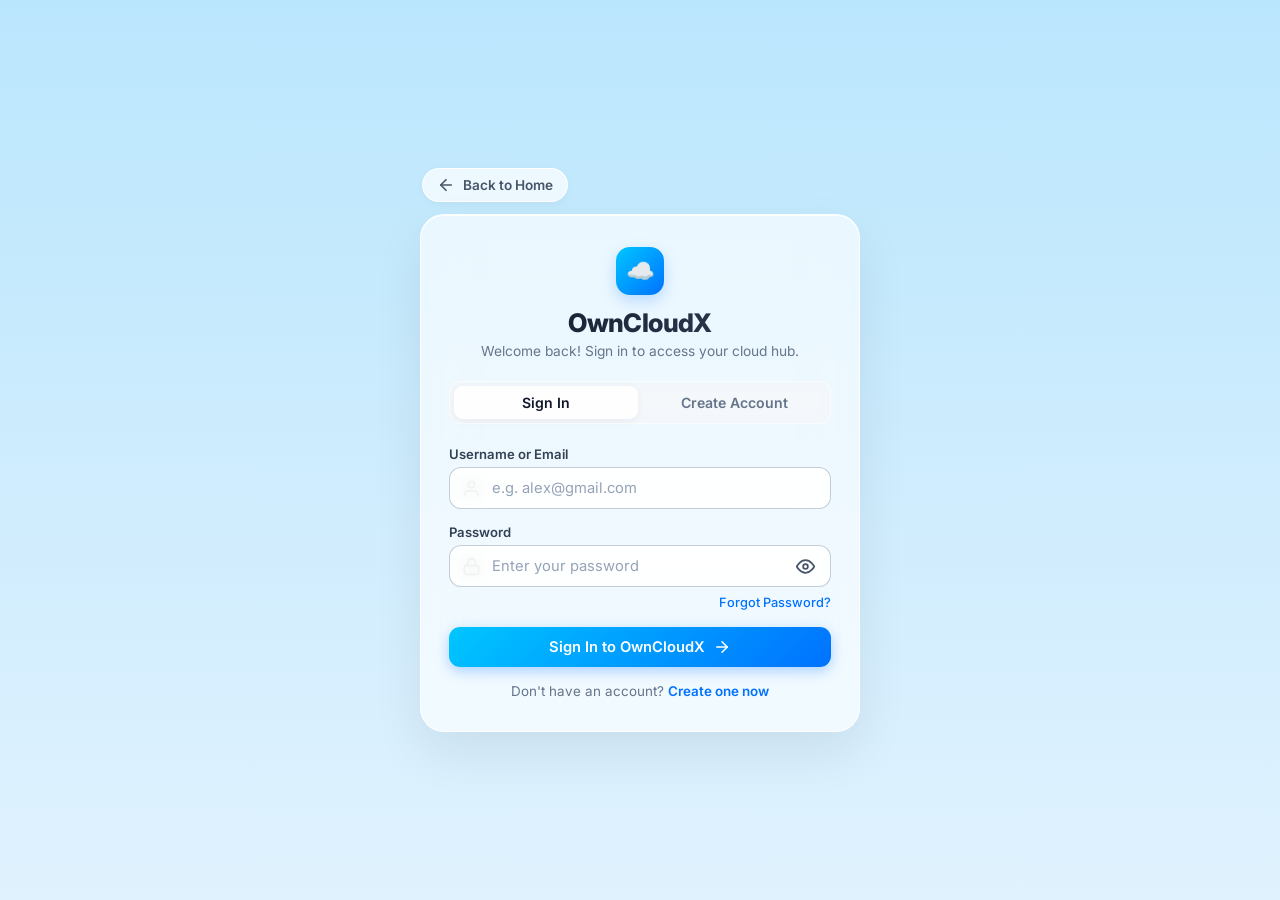
==== frontend/auth.html @ 0e052e62 "feat(auth): add unified glassmorphic authentication page with strict email allowlist and Render-read" ====
<!DOCTYPE html>
<html lang="en">

<head>
    <meta charset="UTF-8">
    <meta name="viewport" content="width=device-width, initial-scale=1.0">
    <title id="page-title">OwnCloudX - Sign In</title>
    <!-- Importing Inter font -->
    <link rel="preconnect" href="https://fonts.googleapis.com">
    <link rel="preconnect" href="https://fonts.gstatic.com" crossorigin>
    <link href="https://fonts.googleapis.com/css2?family=Inter:wght@300;400;500;600;700;800&display=swap" rel="stylesheet">
    <link rel="stylesheet" href="auth.css">
</head>

<body class="auth-body">

    <main class="auth-page-wrapper">
        <div class="auth-container">
            
            <!-- Top Navigation / Back Link (Direct Root Navigation) -->
            <div class="auth-top-nav">
                <a href="/" class="auth-back-link" title="Return to Landing Page">
                    <svg width="18" height="18" viewBox="0 0 24 24" fill="none" stroke="currentColor" stroke-width="2.2" stroke-linecap="round" stroke-linejoin="round">
                        <line x1="19" y1="12" x2="5" y2="12"></line>
                        <polyline points="12 19 5 12 12 5"></polyline>
                    </svg>
                    <span>Back to Home</span>
                </a>
            </div>

            <!-- Solid Auth Card (No Glassmorphism) -->
            <div class="auth-card">
                
                <!-- Branding Header -->
                <div class="auth-brand-section">
                    <div class="auth-logo-badge blue-gradient">
                        <span class="auth-logo-icon">☁️</span>
                    </div>
                    <h1 class="auth-brand-title">OwnCloudX</h1>
                    <p class="auth-brand-subtitle" id="auth-subtitle">Welcome back! Sign in to access your cloud hub.</p>
                </div>

                <!-- Segmented Tab Switcher -->
                <div class="auth-tab-group" role="tablist" aria-label="Authentication Options">
                    <button type="button" id="tab-login" class="auth-tab active" role="tab" aria-selected="true" onclick="switchAuthMode('login')">
                        Sign In
                    </button>
                    <button type="button" id="tab-register" class="auth-tab" role="tab" aria-selected="false" onclick="switchAuthMode('register')">
                        Create Account
                    </button>
                </div>

                <!-- Unified Form -->
                <form id="auth-form" class="auth-form" onsubmit="handleAuthSubmit(event)">
                    
                    <!-- Inline Alert Banner -->
                    <div id="auth-alert" class="auth-alert hidden" role="alert">
                        <svg class="alert-icon" width="16" height="16" viewBox="0 0 24 24" fill="none" stroke="currentColor" stroke-width="2" stroke-linecap="round" stroke-linejoin="round">
                            <circle cx="12" cy="12" r="10"></circle>
                            <line x1="12" y1="8" x2="12" y2="12"></line>
                            <line x1="12" y1="16" x2="12.01" y2="16"></line>
                        </svg>
                        <span id="auth-alert-text">Only major email providers are allowed.</span>
                    </div>

                    <div class="form-group">
                        <label for="auth-username" id="label-username">Username or Email</label>
                        <div class="input-wrapper">
                            <span class="input-icon">
                                <svg width="19" height="19" viewBox="0 0 24 24" fill="none" stroke="currentColor" stroke-width="2.2" stroke-linecap="round" stroke-linejoin="round">
                                    <path d="M20 21v-2a4 4 0 0 0-4-4H8a4 4 0 0 0-4 4v2"></path>
                                    <circle cx="12" cy="7" r="4"></circle>
                                </svg>
                            </span>
                            <input type="text" id="auth-username" name="username" placeholder="e.g. alex@gmail.com" required autocomplete="username" oninput="clearAuthAlert()">
                        </div>
                    </div>

                    <div class="form-group">
                        <label for="auth-password">Password</label>
                        <div class="input-wrapper">
                            <span class="input-icon">
                                <svg width="19" height="19" viewBox="0 0 24 24" fill="none" stroke="currentColor" stroke-width="2.2" stroke-linecap="round" stroke-linejoin="round">
                                    <rect x="3" y="11" width="18" height="11" rx="2" ry="2"></rect>
                                    <path d="M7 11V7a5 5 0 0 1 10 0v4"></path>
                                </svg>
                            </span>
                            <input type="password" id="auth-password" name="password" placeholder="Enter your password" required autocomplete="current-password">
                            <button type="button" class="btn-toggle-password" onclick="togglePasswordVisibility('auth-password', this)" aria-label="Toggle password visibility" title="Show password">
                                <svg class="eye-open" width="19" height="19" viewBox="0 0 24 24" fill="none" stroke="currentColor" stroke-width="2.2" stroke-linecap="round" stroke-linejoin="round">
                                    <path d="M1 12s4-8 11-8 11 8 11 8-4 8-11 8-11-8-11-8z"></path>
                                    <circle cx="12" cy="12" r="3"></circle>
                                </svg>
                                <svg class="eye-closed hidden" width="19" height="19" viewBox="0 0 24 24" fill="none" stroke="currentColor" stroke-width="2.2" stroke-linecap="round" stroke-linejoin="round">
                                    <path d="M17.94 17.94A10.07 10.07 0 0 1 12 20c-7 0-11-8-11-8a18.45 18.45 0 0 1 5.06-5.94M9.9 4.24A9.12 9.12 0 0 1 12 4c7 0 11 8 11 8a18.5 18.5 0 0 1-2.16 3.19m-6.72-1.07a3 3 0 1 1-4.24-4.24"></path>
                                    <line x1="1" y1="1" x2="23" y2="23"></line>
                                </svg>
                            </button>
                        </div>
                        <div class="form-helper-row" id="forgot-wrapper">
                            <a href="#forgot" id="forgot-link" class="form-link-subtle" onclick="alert('Password reset instructions will be sent if configured on your local server.')">Forgot Password?</a>
                        </div>
                    </div>

                    <!-- Dynamic Submit Button -->
                    <button type="submit" id="auth-submit-btn" class="auth-submit-btn">
                        <span id="submit-btn-text">Sign In to OwnCloudX</span>
                        <svg width="18" height="18" viewBox="0 0 24 24" fill="none" stroke="currentColor" stroke-width="2" stroke-linecap="round" stroke-linejoin="round">
                            <line x1="5" y1="12" x2="19" y2="12"></line>
                            <polyline points="12 5 19 12 12 19"></polyline>
                        </svg>
                    </button>
                </form>

                <!-- Footer Mode Switch Link -->
                <div class="auth-footer-text" id="auth-footer-text">
                    Don't have an account? 
                    <a href="#register" onclick="switchAuthMode('register'); return false;">Create one now</a>
                </div>

            </div>
        </div>
    </main>

    <!-- Dynamic Mode Switching & Validation Script -->
    <script>
        let currentMode = 'login';

        // Strict Allowlist: Major standard providers only
        const ALLOWED_EMAIL_DOMAINS = [
            'gmail.com', 'googlemail.com',
            'outlook.com', 'hotmail.com', 'live.com', 'msn.com',
            'yahoo.com', 'yahoo.co.in', 'ymail.com',
            'proton.me', 'protonmail.com',
            'icloud.com', 'me.com', 'mac.com',
            'zoho.com',
            'aol.com',
            'gmx.com', 'mail.com'
        ];

        function showAuthAlert(message) {
            const alertBox = document.getElementById('auth-alert');
            const alertText = document.getElementById('auth-alert-text');
            const usernameInput = document.getElementById('auth-username');
            
            alertText.textContent = message;
            alertBox.classList.remove('hidden');
            usernameInput.classList.add('input-error');
            usernameInput.focus();
        }

        function clearAuthAlert() {
            const alertBox = document.getElementById('auth-alert');
            const usernameInput = document.getElementById('auth-username');
            alertBox.classList.add('hidden');
            usernameInput.classList.remove('input-error');
        }

        function validateEmailProvider(val) {
            const trimmed = val.trim().toLowerCase();
            
            if (trimmed.includes('@')) {
                const parts = trimmed.split('@');
                const domain = parts[parts.length - 1];
                
                if (!ALLOWED_EMAIL_DOMAINS.includes(domain)) {
                    return {
                        valid: false,
                        message: 'Only major providers are allowed (Gmail, Outlook, Yahoo, Proton, iCloud, Zoho).'
                    };
                }
            } else if (currentMode === 'register') {
                return {
                    valid: false,
                    message: 'Please use a valid email (e.g. name@gmail.com, name@outlook.com).'
                };
            }
            return { valid: true };
        }

        function switchAuthMode(mode, updateHistory = true) {
            clearAuthAlert();
            currentMode = mode;
            const tabLogin = document.getElementById('tab-login');
            const tabRegister = document.getElementById('tab-register');
            const pageTitle = document.getElementById('page-title');
            const subtitle = document.getElementById('auth-subtitle');
            const forgotWrapper = document.getElementById('forgot-wrapper');
            const submitBtnText = document.getElementById('submit-btn-text');
            const footerText = document.getElementById('auth-footer-text');
            const passwordInput = document.getElementById('auth-password');
            const labelUsername = document.getElementById('label-username');
            const usernameInput = document.getElementById('auth-username');

            if (mode === 'register') {
                tabLogin.classList.remove('active');
                tabLogin.setAttribute('aria-selected', 'false');
                tabRegister.classList.add('active');
                tabRegister.setAttribute('aria-selected', 'true');

                pageTitle.textContent = "OwnCloudX - Create Account";
                subtitle.textContent = "Create your personal cloud account to get started.";
                forgotWrapper.style.display = 'none';
                submitBtnText.textContent = "Create Account";
                labelUsername.textContent = "Email Address";
                usernameInput.placeholder = "e.g. alex@gmail.com";
                passwordInput.placeholder = "Create a password";
                footerText.innerHTML = 'Already have an account? <a href="#login" onclick="switchAuthMode(\'login\'); return false;">Sign in</a>';
                
                if (updateHistory && window.location.hash !== '#register') {
                    history.replaceState(null, null, '#register');
                }
            } else {
                tabRegister.classList.remove('active');
                tabRegister.setAttribute('aria-selected', 'false');
                tabLogin.classList.add('active');
                tabLogin.setAttribute('aria-selected', 'true');

                pageTitle.textContent = "OwnCloudX - Sign In";
                subtitle.textContent = "Welcome back! Sign in to access your cloud hub.";
                forgotWrapper.style.display = 'flex';
                submitBtnText.textContent = "Sign In to OwnCloudX";
                labelUsername.textContent = "Username or Email";
                usernameInput.placeholder = "e.g. alex@gmail.com";
                passwordInput.placeholder = "Enter your password";
                footerText.innerHTML = 'Don\'t have an account? <a href="#register" onclick="switchAuthMode(\'register\'); return false;">Create one now</a>';
                
                if (updateHistory && window.location.hash !== '#login' && window.location.hash !== '') {
                    history.replaceState(null, null, '#login');
                }
            }
        }

        // Initialize state on page load and handle browser back/forward
        function handleHashRouting() {
            const hash = window.location.hash.toLowerCase();
            if (hash === '#register') {
                switchAuthMode('register', false);
            } else {
                switchAuthMode('login', false);
            }
        }

        window.addEventListener('DOMContentLoaded', handleHashRouting);
        window.addEventListener('hashchange', handleHashRouting);
        window.addEventListener('popstate', handleHashRouting);

        // Password Show/Hide Toggle
        function togglePasswordVisibility(inputId, btn) {
            const input = document.getElementById(inputId);
            const eyeOpen = btn.querySelector('.eye-open');
            const eyeClosed = btn.querySelector('.eye-closed');

            if (input.type === 'password') {
                input.type = 'text';
                eyeOpen.classList.add('hidden');
                eyeClosed.classList.remove('hidden');
                btn.setAttribute('title', 'Hide password');
            } else {
                input.type = 'password';
                eyeClosed.classList.add('hidden');
                eyeOpen.classList.remove('hidden');
                btn.setAttribute('title', 'Show password');
            }
        }

        // Form Submit
        function handleAuthSubmit(e) {
            e.preventDefault();
            clearAuthAlert();

            const usernameInput = document.getElementById('auth-username');
            const validation = validateEmailProvider(usernameInput.value);

            if (!validation.valid) {
                showAuthAlert(validation.message);
                return;
            }

            const btn = document.getElementById('auth-submit-btn');
            const submitText = document.getElementById('submit-btn-text');
            const originalText = submitText.textContent;
            
            submitText.textContent = currentMode === 'login' ? 'Signing In...' : 'Creating Account...';
            btn.disabled = true;
            btn.style.opacity = '0.8';

            setTimeout(() => {
                if (currentMode === 'login') {
                    alert('Authentication successful! Welcome to OwnCloudX.');
                } else {
                    alert('Account created successfully! Switching to sign in...');
                    switchAuthMode('login');
                }
                submitText.textContent = originalText;
                btn.disabled = false;
                btn.style.opacity = '1';
            }, 800);
        }
    </script>
</body>

</html>
---- frontend/auth.css ----
:root {
    --bg-light-start: #bae6fd;
    --bg-light-end: #e0f2fe;
    --text-main: #1e293b;
    --text-muted: #64748b;
    --grad-blue: linear-gradient(135deg, #00c6ff 0%, #0072ff 100%);
}

* {
    margin: 0;
    padding: 0;
    box-sizing: border-box;
}

/* Animations */
@keyframes fadeInUp {
    from {
        opacity: 0;
        transform: translateY(18px);
    }
    to {
        opacity: 1;
        transform: translateY(0);
    }
}

@keyframes fadeIn {
    from {
        opacity: 0;
        transform: translateY(6px);
    }
    to {
        opacity: 1;
        transform: translateY(0);
    }
}

/* =========================================================
   Unified Auth Page (auth.html) Styles - Solid Card Design
   ========================================================= */

.auth-body {
    background: linear-gradient(to bottom, var(--bg-light-start), var(--bg-light-end));
    background-attachment: fixed;
    min-height: 100vh;
    display: flex;
    justify-content: center;
    align-items: center;
    color: var(--text-main);
    font-family: 'Inter', sans-serif;
    padding: 32px 16px;
    box-sizing: border-box;
    position: relative;
}

.auth-page-wrapper {
    width: 100%;
    max-width: 440px;
    margin: auto;
    display: flex;
    flex-direction: column;
}

.auth-container {
    width: 100%;
    display: flex;
    flex-direction: column;
    gap: 12px;
    animation: fadeInUp 0.45s cubic-bezier(0.16, 1, 0.3, 1) forwards;
}

.auth-top-nav {
    display: flex;
    align-items: center;
    justify-content: flex-start;
    width: 100%;
    padding-left: 2px;
}

.auth-back-link {
    display: inline-flex;
    align-items: center;
    gap: 8px;
    color: #475569;
    text-decoration: none;
    font-size: 0.85rem;
    font-weight: 600;
    padding: 7px 14px;
    background: rgba(255, 255, 255, 0.7);
    backdrop-filter: blur(16px);
    -webkit-backdrop-filter: blur(16px);
    border: 1px solid rgba(255, 255, 255, 0.9);
    border-radius: 20px;
    transition: all 0.2s ease;
    box-shadow: 0 2px 8px rgba(0, 0, 0, 0.04);
}

.auth-back-link:hover {
    background: rgba(255, 255, 255, 0.95);
    color: #0f172a;
    border-color: #ffffff;
    transform: translateX(-3px);
    box-shadow: 0 4px 14px rgba(0, 0, 0, 0.08);
}

/* Glassmorphic Auth Card */
.auth-card {
    width: 100%;
    background: rgba(255, 255, 255, 0.65);
    backdrop-filter: blur(24px);
    -webkit-backdrop-filter: blur(24px);
    border: 1px solid rgba(255, 255, 255, 0.85);
    border-radius: 24px;
    padding: 32px 28px;
    box-shadow: 0 20px 50px rgba(15, 23, 42, 0.08), inset 0 1px 0 rgba(255, 255, 255, 0.9);
    position: relative;
    box-sizing: border-box;
}

/* Brand Header */
.auth-brand-section {
    text-align: center;
    margin-bottom: 20px;
}

.auth-logo-badge {
    width: 48px;
    height: 48px;
    border-radius: 14px;
    margin: 0 auto 12px;
    display: flex;
    align-items: center;
    justify-content: center;
    box-shadow: 0 6px 16px rgba(0, 114, 255, 0.22);
}

.blue-gradient {
    background: var(--grad-blue);
}

.auth-logo-icon {
    font-size: 1.45rem;
}

.auth-brand-title {
    font-size: 1.6rem;
    font-weight: 800;
    letter-spacing: -0.6px;
    background: linear-gradient(135deg, #0f172a, #334155);
    -webkit-background-clip: text;
    -webkit-text-fill-color: transparent;
    margin-bottom: 4px;
}

.auth-brand-subtitle {
    font-size: 0.86rem;
    color: var(--text-muted);
    line-height: 1.45;
}

/* Segmented Tab Switcher */
.auth-tab-group {
    background: rgba(241, 245, 249, 0.65);
    backdrop-filter: blur(8px);
    -webkit-backdrop-filter: blur(8px);
    border-radius: 12px;
    padding: 4px;
    display: flex;
    gap: 4px;
    margin-bottom: 22px;
    border: 1px solid rgba(255, 255, 255, 0.6);
}

.auth-tab {
    flex: 1;
    border: none;
    background: transparent;
    padding: 8px 12px;
    font-size: 0.88rem;
    font-weight: 600;
    color: #64748b;
    border-radius: 9px;
    cursor: pointer;
    transition: all 0.2s cubic-bezier(0.4, 0, 0.2, 1);
    font-family: inherit;
}

.auth-tab:hover:not(.active) {
    color: #1e293b;
}

.auth-tab.active {
    background: rgba(255, 255, 255, 0.92);
    color: #0f172a;
    box-shadow: 0 2px 8px rgba(0, 0, 0, 0.05);
}

/* Auth Panels */
.auth-panel {
    display: none;
    opacity: 0;
}

.auth-panel.active {
    display: block;
    opacity: 1;
    animation: fadeIn 0.3s ease-out;
}

/* Form Styling */
.auth-form {
    display: flex;
    flex-direction: column;
    gap: 15px;
}

/* Alert Notification Banner */
.auth-alert {
    display: flex;
    align-items: center;
    gap: 10px;
    padding: 10px 14px;
    background: rgba(254, 242, 242, 0.9);
    border: 1px solid rgba(248, 113, 113, 0.4);
    border-radius: 10px;
    color: #b91c1c;
    font-size: 0.82rem;
    font-weight: 500;
    line-height: 1.4;
    animation: fadeIn 0.25s ease-out;
}

.auth-alert.hidden {
    display: none !important;
}

.auth-alert .alert-icon {
    flex-shrink: 0;
    color: #ef4444;
}

.input-error {
    border-color: #ef4444 !important;
    background: rgba(254, 242, 242, 0.7) !important;
    box-shadow: 0 0 0 3.5px rgba(239, 68, 68, 0.15) !important;
}

.form-group {
    display: flex;
    flex-direction: column;
    gap: 5px;
}

.form-group label {
    font-size: 0.82rem;
    font-weight: 600;
    color: #334155;
}

.form-label-row {
    display: flex;
    justify-content: space-between;
    align-items: center;
}

.form-helper-row {
    display: flex;
    justify-content: flex-end;
    margin-top: 3px;
}

.form-link-subtle {
    font-size: 0.8rem;
    color: #0072ff;
    text-decoration: none;
    font-weight: 500;
    transition: color 0.2s;
}

.form-link-subtle:hover {
    color: #0051b3;
    text-decoration: underline;
}

/* Inset Input Icon Wrapper with Enhanced Visibility */
.input-wrapper {
    position: relative;
    display: flex;
    align-items: center;
}

.input-icon {
    position: absolute;
    left: 13px;
    color: #334155;
    display: flex;
    align-items: center;
    pointer-events: none;
    transition: all 0.2s ease;
}

.input-icon svg {
    stroke: #334155;
    transition: stroke 0.2s ease;
}

.input-wrapper:focus-within .input-icon {
    color: #0072ff;
}

.input-wrapper:focus-within .input-icon svg {
    stroke: #0072ff;
}

.input-wrapper input {
    width: 100%;
    padding: 11px 42px 11px 42px;
    border: 1.5px solid rgba(148, 163, 184, 0.55);
    border-radius: 12px;
    background: rgba(255, 255, 255, 0.85);
    backdrop-filter: blur(8px);
    -webkit-backdrop-filter: blur(8px);
    color: #0f172a;
    font-size: 0.92rem;
    font-weight: 500;
    font-family: inherit;
    transition: all 0.2s ease;
}

.input-wrapper input:focus {
    background: #ffffff;
    border-color: #0072ff;
    outline: none;
    box-shadow: 0 0 0 3.5px rgba(0, 114, 255, 0.16);
}

.input-wrapper input::placeholder {
    color: #94a3b8;
    font-weight: 400;
}

/* Password Visibility Toggle */
.btn-toggle-password {
    position: absolute;
    right: 11px;
    background: transparent;
    border: none;
    color: #475569;
    cursor: pointer;
    display: flex;
    align-items: center;
    justify-content: center;
    padding: 5px;
    border-radius: 8px;
    transition: all 0.2s ease;
}

.btn-toggle-password:hover {
    color: #0072ff;
    background: rgba(0, 114, 255, 0.08);
}

.btn-toggle-password .hidden {
    display: none !important;
}

/* Submit Button */
.auth-submit-btn {
    display: flex;
    align-items: center;
    justify-content: center;
    gap: 8px;
    width: 100%;
    padding: 11px 18px;
    background: var(--grad-blue);
    color: #ffffff;
    border: none;
    border-radius: 11px;
    font-size: 0.92rem;
    font-weight: 600;
    cursor: pointer;
    transition: all 0.25s ease;
    box-shadow: 0 4px 14px rgba(0, 114, 255, 0.3);
    margin-top: 2px;
    font-family: inherit;
}

.auth-submit-btn:hover {
    transform: translateY(-2px);
    box-shadow: 0 6px 18px rgba(0, 114, 255, 0.38);
}

.auth-submit-btn:active {
    transform: translateY(0);
}

/* Footer text */
.auth-footer-text {
    text-align: center;
    margin-top: 16px;
    font-size: 0.84rem;
    color: #64748b;
}

.auth-footer-text a {
    color: #0072ff;
    text-decoration: none;
    font-weight: 600;
}

.auth-footer-text a:hover {
    text-decoration: underline;
}

@media (max-width: 480px) {
    .auth-body {
        padding: 20px 12px;
    }

    .auth-card {
        padding: 24px 18px;
        border-radius: 18px;
    }

    .auth-brand-title {
        font-size: 1.4rem;
    }
}
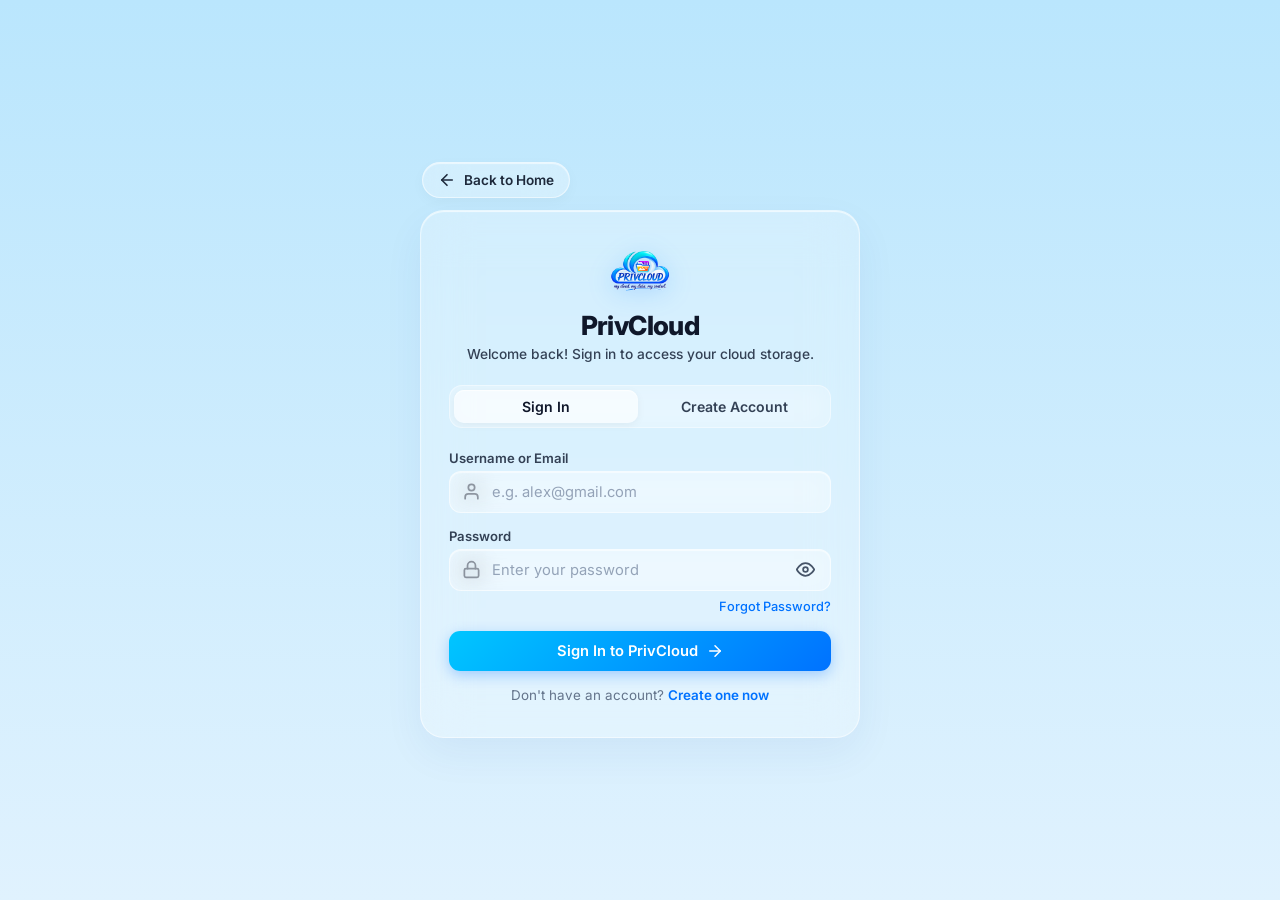
==== commit 311a74d7: "feat(auth): integrate official PrivCloud logo.png and brand identity" ====
--- a/frontend/auth.html
+++ b/frontend/auth.html
@@ -4,11 +4,12 @@
 <head>
     <meta charset="UTF-8">
     <meta name="viewport" content="width=device-width, initial-scale=1.0">
-    <title id="page-title">OwnCloudX - Sign In</title>
+    <title id="page-title">PrivCloud - Sign In</title>
     <!-- Importing Inter font -->
     <link rel="preconnect" href="https://fonts.googleapis.com">
     <link rel="preconnect" href="https://fonts.gstatic.com" crossorigin>
     <link href="https://fonts.googleapis.com/css2?family=Inter:wght@300;400;500;600;700;800&display=swap" rel="stylesheet">
+    <link rel="icon" type="image/png" href="logo.png">
     <link rel="stylesheet" href="auth.css">
 </head>
 
@@ -28,16 +29,16 @@
                 </a>
             </div>
 
-            <!-- Solid Auth Card (No Glassmorphism) -->
+            <!-- Glassmorphic Auth Card -->
             <div class="auth-card">
                 
                 <!-- Branding Header -->
                 <div class="auth-brand-section">
-                    <div class="auth-logo-badge blue-gradient">
-                        <span class="auth-logo-icon">☁️</span>
+                    <div class="auth-logo-container">
+                        <img src="logo.png" alt="PrivCloud Logo" class="auth-logo-img">
                     </div>
-                    <h1 class="auth-brand-title">OwnCloudX</h1>
-                    <p class="auth-brand-subtitle" id="auth-subtitle">Welcome back! Sign in to access your cloud hub.</p>
+                    <h1 class="auth-brand-title">PrivCloud</h1>
+                    <p class="auth-brand-subtitle" id="auth-subtitle">Welcome back! Sign in to access your cloud storage.</p>
                 </div>
 
                 <!-- Segmented Tab Switcher -->
@@ -104,7 +105,7 @@
 
                     <!-- Dynamic Submit Button -->
                     <button type="submit" id="auth-submit-btn" class="auth-submit-btn">
-                        <span id="submit-btn-text">Sign In to OwnCloudX</span>
+                        <span id="submit-btn-text">Sign In to PrivCloud</span>
                         <svg width="18" height="18" viewBox="0 0 24 24" fill="none" stroke="currentColor" stroke-width="2" stroke-linecap="round" stroke-linejoin="round">
                             <line x1="5" y1="12" x2="19" y2="12"></line>
                             <polyline points="12 5 19 12 12 19"></polyline>
@@ -198,7 +199,7 @@
                 tabRegister.classList.add('active');
                 tabRegister.setAttribute('aria-selected', 'true');
 
-                pageTitle.textContent = "OwnCloudX - Create Account";
+                pageTitle.textContent = "PrivCloud - Create Account";
                 subtitle.textContent = "Create your personal cloud account to get started.";
                 forgotWrapper.style.display = 'none';
                 submitBtnText.textContent = "Create Account";
@@ -216,10 +217,10 @@
                 tabLogin.classList.add('active');
                 tabLogin.setAttribute('aria-selected', 'true');
 
-                pageTitle.textContent = "OwnCloudX - Sign In";
-                subtitle.textContent = "Welcome back! Sign in to access your cloud hub.";
+                pageTitle.textContent = "PrivCloud - Sign In";
+                subtitle.textContent = "Welcome back! Sign in to access your cloud storage.";
                 forgotWrapper.style.display = 'flex';
-                submitBtnText.textContent = "Sign In to OwnCloudX";
+                submitBtnText.textContent = "Sign In to PrivCloud";
                 labelUsername.textContent = "Username or Email";
                 usernameInput.placeholder = "e.g. alex@gmail.com";
                 passwordInput.placeholder = "Enter your password";
--- a/frontend/auth.css
+++ b/frontend/auth.css
@@ -59,6 +59,8 @@
     margin: auto;
     display: flex;
     flex-direction: column;
+    position: relative;
+    z-index: 1;
 }
 
 .auth-container {
@@ -81,38 +83,38 @@
     display: inline-flex;
     align-items: center;
     gap: 8px;
-    color: #475569;
+    color: #1e293b;
     text-decoration: none;
     font-size: 0.85rem;
     font-weight: 600;
-    padding: 7px 14px;
-    background: rgba(255, 255, 255, 0.7);
-    backdrop-filter: blur(16px);
-    -webkit-backdrop-filter: blur(16px);
-    border: 1px solid rgba(255, 255, 255, 0.9);
+    padding: 8px 15px;
+    background: rgba(255, 255, 255, 0.28);
+    backdrop-filter: blur(20px);
+    -webkit-backdrop-filter: blur(20px);
+    border: 1px solid rgba(255, 255, 255, 0.55);
     border-radius: 20px;
     transition: all 0.2s ease;
-    box-shadow: 0 2px 8px rgba(0, 0, 0, 0.04);
+    box-shadow: 0 4px 14px rgba(0, 0, 0, 0.03), inset 0 1px 1px rgba(255, 255, 255, 0.6);
 }
 
 .auth-back-link:hover {
-    background: rgba(255, 255, 255, 0.95);
-    color: #0f172a;
-    border-color: #ffffff;
+    background: rgba(255, 255, 255, 0.5);
+    color: #0072ff;
+    border-color: rgba(255, 255, 255, 0.8);
     transform: translateX(-3px);
-    box-shadow: 0 4px 14px rgba(0, 0, 0, 0.08);
-}
-
-/* Glassmorphic Auth Card */
+    box-shadow: 0 6px 18px rgba(0, 114, 255, 0.12);
+}
+
+/* Ultra-Transparent Glassmorphic Auth Card */
 .auth-card {
     width: 100%;
-    background: rgba(255, 255, 255, 0.65);
+    background: rgba(255, 255, 255, 0.25);
     backdrop-filter: blur(24px);
     -webkit-backdrop-filter: blur(24px);
-    border: 1px solid rgba(255, 255, 255, 0.85);
+    border: 1px solid rgba(255, 255, 255, 0.5);
     border-radius: 24px;
-    padding: 32px 28px;
-    box-shadow: 0 20px 50px rgba(15, 23, 42, 0.08), inset 0 1px 0 rgba(255, 255, 255, 0.9);
+    padding: 34px 28px;
+    box-shadow: 0 16px 40px rgba(0, 70, 160, 0.06), inset 0 1px 1px rgba(255, 255, 255, 0.7);
     position: relative;
     box-sizing: border-box;
 }
@@ -123,52 +125,53 @@
     margin-bottom: 20px;
 }
 
-.auth-logo-badge {
-    width: 48px;
-    height: 48px;
-    border-radius: 14px;
+.auth-logo-container {
+    display: flex;
+    align-items: center;
+    justify-content: center;
     margin: 0 auto 12px;
-    display: flex;
-    align-items: center;
-    justify-content: center;
-    box-shadow: 0 6px 16px rgba(0, 114, 255, 0.22);
-}
-
-.blue-gradient {
-    background: var(--grad-blue);
-}
-
-.auth-logo-icon {
-    font-size: 1.45rem;
+}
+
+.auth-logo-img {
+    height: 52px;
+    width: auto;
+    max-width: 60px;
+    object-fit: contain;
+    border-radius: 12px;
+    filter: drop-shadow(0 4px 12px rgba(0, 114, 255, 0.2));
+    transition: transform 0.3s ease;
+}
+
+.auth-logo-img:hover {
+    transform: scale(1.05);
 }
 
 .auth-brand-title {
-    font-size: 1.6rem;
+    font-size: 1.65rem;
     font-weight: 800;
     letter-spacing: -0.6px;
-    background: linear-gradient(135deg, #0f172a, #334155);
-    -webkit-background-clip: text;
-    -webkit-text-fill-color: transparent;
+    color: #0f172a;
     margin-bottom: 4px;
 }
 
 .auth-brand-subtitle {
     font-size: 0.86rem;
-    color: var(--text-muted);
+    color: #334155;
     line-height: 1.45;
+    font-weight: 500;
 }
 
 /* Segmented Tab Switcher */
 .auth-tab-group {
-    background: rgba(241, 245, 249, 0.65);
-    backdrop-filter: blur(8px);
-    -webkit-backdrop-filter: blur(8px);
-    border-radius: 12px;
+    background: rgba(255, 255, 255, 0.2);
+    backdrop-filter: blur(14px);
+    -webkit-backdrop-filter: blur(14px);
+    border-radius: 13px;
     padding: 4px;
     display: flex;
     gap: 4px;
     margin-bottom: 22px;
-    border: 1px solid rgba(255, 255, 255, 0.6);
+    border: 1px solid rgba(255, 255, 255, 0.4);
 }
 
 .auth-tab {
@@ -178,21 +181,22 @@
     padding: 8px 12px;
     font-size: 0.88rem;
     font-weight: 600;
-    color: #64748b;
-    border-radius: 9px;
+    color: #334155;
+    border-radius: 10px;
     cursor: pointer;
     transition: all 0.2s cubic-bezier(0.4, 0, 0.2, 1);
     font-family: inherit;
 }
 
 .auth-tab:hover:not(.active) {
-    color: #1e293b;
+    color: #0f172a;
+    background: rgba(255, 255, 255, 0.25);
 }
 
 .auth-tab.active {
-    background: rgba(255, 255, 255, 0.92);
+    background: rgba(255, 255, 255, 0.6);
     color: #0f172a;
-    box-shadow: 0 2px 8px rgba(0, 0, 0, 0.05);
+    box-shadow: 0 2px 8px rgba(0, 0, 0, 0.05), inset 0 1px 1px rgba(255, 255, 255, 0.8);
 }
 
 /* Auth Panels */
@@ -315,23 +319,24 @@
 .input-wrapper input {
     width: 100%;
     padding: 11px 42px 11px 42px;
-    border: 1.5px solid rgba(148, 163, 184, 0.55);
+    border: 1px solid rgba(255, 255, 255, 0.55);
     border-radius: 12px;
-    background: rgba(255, 255, 255, 0.85);
-    backdrop-filter: blur(8px);
-    -webkit-backdrop-filter: blur(8px);
+    background: rgba(255, 255, 255, 0.3);
+    backdrop-filter: blur(12px);
+    -webkit-backdrop-filter: blur(12px);
     color: #0f172a;
     font-size: 0.92rem;
     font-weight: 500;
     font-family: inherit;
     transition: all 0.2s ease;
+    box-shadow: inset 0 1px 1px rgba(255, 255, 255, 0.6);
 }
 
 .input-wrapper input:focus {
-    background: #ffffff;
+    background: rgba(255, 255, 255, 0.55);
     border-color: #0072ff;
     outline: none;
-    box-shadow: 0 0 0 3.5px rgba(0, 114, 255, 0.16);
+    box-shadow: 0 0 0 3.5px rgba(0, 114, 255, 0.18), inset 0 1px 1px #ffffff;
 }
 
 .input-wrapper input::placeholder {
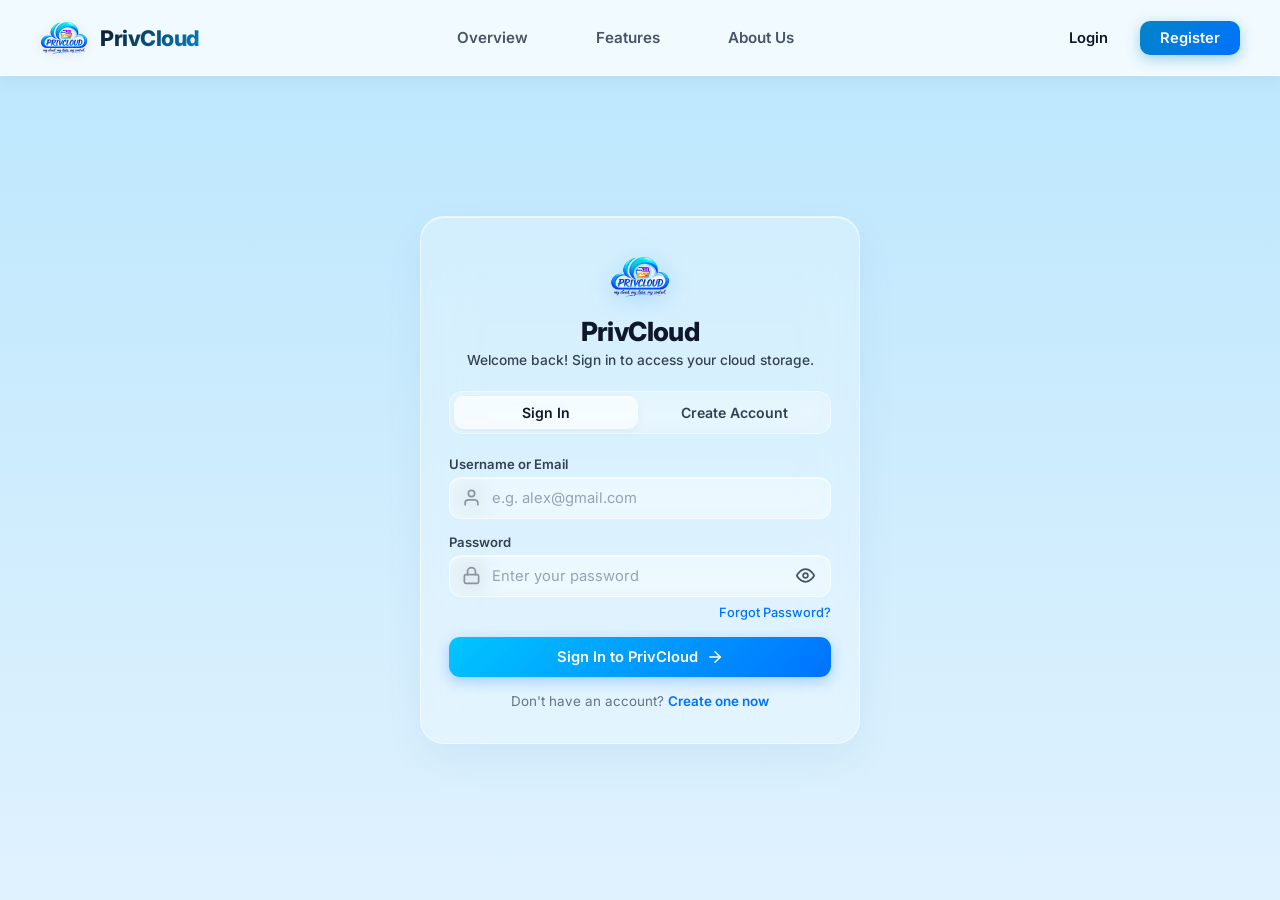
==== commit 64b7073e: "feat(auth): add landing page top navbar and integrate project logo.png" ====
--- a/frontend/auth.html
+++ b/frontend/auth.html
@@ -15,19 +15,25 @@
 
 <body class="auth-body">
 
+    <!-- Top Navigation Bar (Identical to Landing Page) -->
+    <nav class="navbar">
+        <a href="/" class="nav-brand">
+            <img src="logo.png" alt="PrivCloud Logo" class="nav-logo">
+            <span class="nav-brand-text">PrivCloud</span>
+        </a>
+        <ul class="nav-links">
+            <li><a href="/#overview">Overview</a></li>
+            <li><a href="/#features">Features</a></li>
+            <li><a href="/#about-us">About Us</a></li>
+        </ul>
+        <div class="nav-actions">
+            <a href="#login" class="btn-login" onclick="switchAuthMode('login'); return false;">Login</a>
+            <a href="#register" class="btn-register" onclick="switchAuthMode('register'); return false;">Register</a>
+        </div>
+    </nav>
+
     <main class="auth-page-wrapper">
         <div class="auth-container">
-            
-            <!-- Top Navigation / Back Link (Direct Root Navigation) -->
-            <div class="auth-top-nav">
-                <a href="/" class="auth-back-link" title="Return to Landing Page">
-                    <svg width="18" height="18" viewBox="0 0 24 24" fill="none" stroke="currentColor" stroke-width="2.2" stroke-linecap="round" stroke-linejoin="round">
-                        <line x1="19" y1="12" x2="5" y2="12"></line>
-                        <polyline points="12 19 5 12 12 5"></polyline>
-                    </svg>
-                    <span>Back to Home</span>
-                </a>
-            </div>
 
             <!-- Glassmorphic Auth Card -->
             <div class="auth-card">
--- a/frontend/auth.css
+++ b/frontend/auth.css
@@ -35,8 +35,122 @@
     }
 }
 
+/* ----------------------------------------------------
+   TOP NAVIGATION BAR (Matching Landing Page)
+   ---------------------------------------------------- */
+.navbar {
+    position: fixed;
+    top: 0;
+    left: 0;
+    width: 100%;
+    height: 76px;
+    display: flex;
+    align-items: center;
+    justify-content: space-between;
+    padding: 0 40px;
+    background: rgba(255, 255, 255, 0.78);
+    backdrop-filter: blur(20px);
+    -webkit-backdrop-filter: blur(20px);
+    border-bottom: 1px solid rgba(255, 255, 255, 0.95);
+    box-shadow: 0 4px 20px rgba(15, 23, 42, 0.05);
+    z-index: 1000;
+}
+
+.nav-brand {
+    display: flex;
+    align-items: center;
+    gap: 12px;
+    text-decoration: none;
+    cursor: pointer;
+}
+
+.nav-logo {
+    height: 40px;
+    width: auto;
+    max-width: 48px;
+    object-fit: contain;
+    border-radius: 10px;
+    filter: drop-shadow(0 2px 6px rgba(0, 0, 0, 0.08));
+    transition: transform 0.3s ease;
+}
+
+.nav-brand:hover .nav-logo {
+    transform: scale(1.06);
+}
+
+.nav-brand-text {
+    font-size: 1.35rem;
+    font-weight: 800;
+    letter-spacing: -0.5px;
+    color: #0f172a;
+    background: linear-gradient(135deg, #0f172a 0%, #0284c7 100%);
+    -webkit-background-clip: text;
+    -webkit-text-fill-color: transparent;
+}
+
+.nav-links {
+    display: flex;
+    align-items: center;
+    gap: 32px;
+    list-style: none;
+}
+
+.nav-links li a {
+    text-decoration: none;
+    font-size: 0.95rem;
+    font-weight: 600;
+    color: #475569;
+    padding: 7px 18px;
+    border-radius: 20px;
+    transition: all 0.25s cubic-bezier(0.16, 1, 0.3, 1);
+    display: inline-block;
+}
+
+.nav-links li a:hover {
+    color: #0284c7;
+    background: rgba(2, 132, 199, 0.06);
+}
+
+.nav-actions {
+    display: flex;
+    align-items: center;
+    gap: 14px;
+}
+
+.btn-login {
+    text-decoration: none;
+    font-size: 0.92rem;
+    font-weight: 600;
+    color: #0f172a;
+    padding: 8px 18px;
+    border-radius: 10px;
+    transition: all 0.2s ease;
+}
+
+.btn-login:hover {
+    color: #0284c7;
+    background: rgba(255, 255, 255, 0.6);
+}
+
+.btn-register {
+    text-decoration: none;
+    font-size: 0.92rem;
+    font-weight: 600;
+    color: #ffffff;
+    background: linear-gradient(135deg, #0284c7 0%, #0072ff 100%);
+    padding: 8px 20px;
+    border-radius: 10px;
+    box-shadow: 0 4px 14px rgba(2, 132, 199, 0.35);
+    transition: all 0.25s ease;
+}
+
+.btn-register:hover {
+    transform: translateY(-2px);
+    box-shadow: 0 6px 20px rgba(2, 132, 199, 0.45);
+}
+
 /* =========================================================
-   Unified Auth Page (auth.html) Styles - Solid Card Design
+   Unified Auth Page (auth.html) Styles
    ========================================================= */
 
 .auth-body {
@@ -48,7 +162,7 @@
     align-items: center;
     color: var(--text-main);
     font-family: 'Inter', sans-serif;
-    padding: 32px 16px;
+    padding: 100px 16px 40px;
     box-sizing: border-box;
     position: relative;
 }
@@ -69,40 +183,6 @@
     flex-direction: column;
     gap: 12px;
     animation: fadeInUp 0.45s cubic-bezier(0.16, 1, 0.3, 1) forwards;
-}
-
-.auth-top-nav {
-    display: flex;
-    align-items: center;
-    justify-content: flex-start;
-    width: 100%;
-    padding-left: 2px;
-}
-
-.auth-back-link {
-    display: inline-flex;
-    align-items: center;
-    gap: 8px;
-    color: #1e293b;
-    text-decoration: none;
-    font-size: 0.85rem;
-    font-weight: 600;
-    padding: 8px 15px;
-    background: rgba(255, 255, 255, 0.28);
-    backdrop-filter: blur(20px);
-    -webkit-backdrop-filter: blur(20px);
-    border: 1px solid rgba(255, 255, 255, 0.55);
-    border-radius: 20px;
-    transition: all 0.2s ease;
-    box-shadow: 0 4px 14px rgba(0, 0, 0, 0.03), inset 0 1px 1px rgba(255, 255, 255, 0.6);
-}
-
-.auth-back-link:hover {
-    background: rgba(255, 255, 255, 0.5);
-    color: #0072ff;
-    border-color: rgba(255, 255, 255, 0.8);
-    transform: translateX(-3px);
-    box-shadow: 0 6px 18px rgba(0, 114, 255, 0.12);
 }
 
 /* Ultra-Transparent Glassmorphic Auth Card */
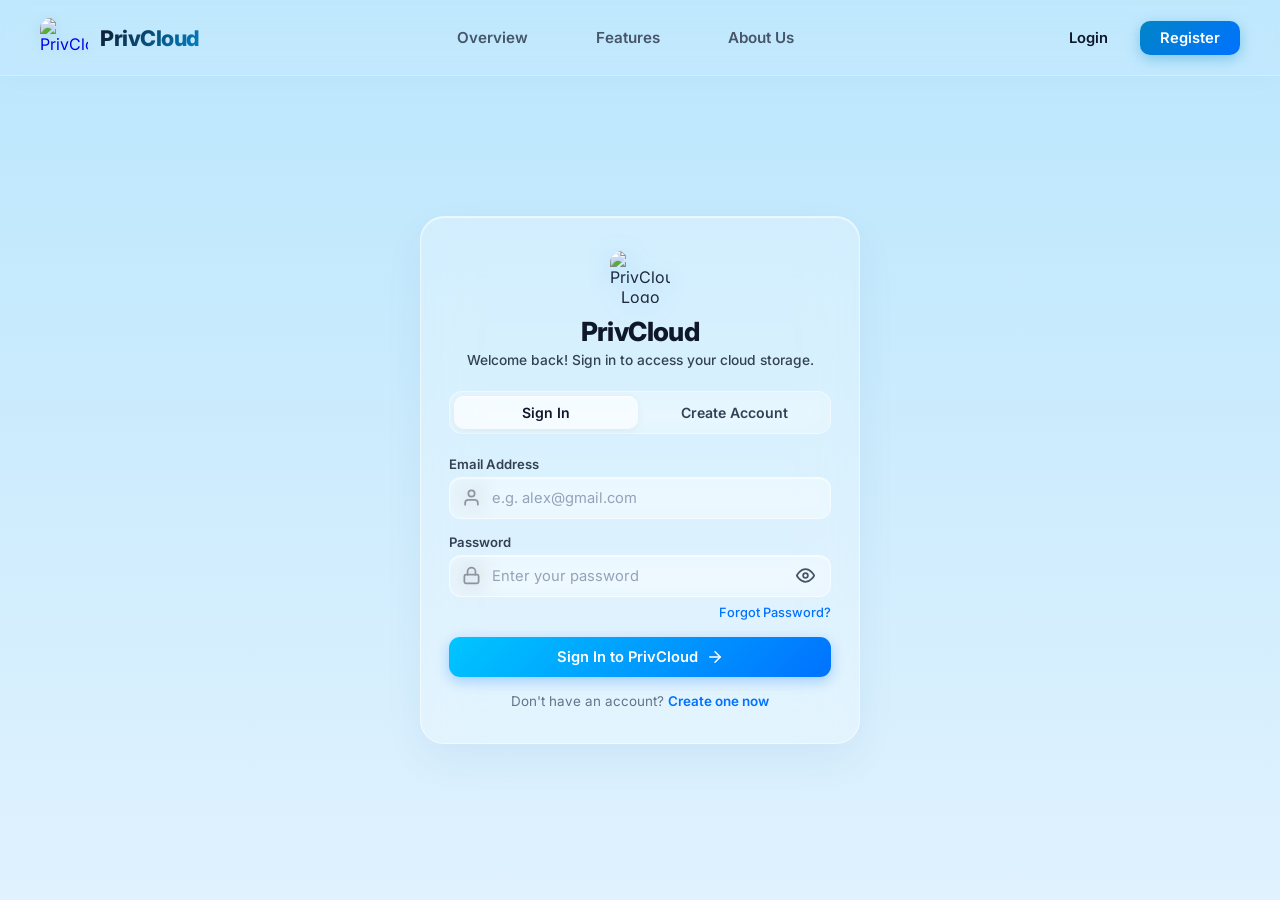
==== commit 67e21ec6: "Connect Supabase auth, environment config, and Users table schema" ====
--- a/frontend/auth.html
+++ b/frontend/auth.html
@@ -11,6 +11,9 @@
     <link href="https://fonts.googleapis.com/css2?family=Inter:wght@300;400;500;600;700;800&display=swap" rel="stylesheet">
     <link rel="icon" type="image/png" href="logo.png">
     <link rel="stylesheet" href="auth.css">
+    <!-- Supabase JS Client -->
+    <script src="https://cdn.jsdelivr.net/npm/@supabase/supabase-js@2"></script>
+    <script src="supabaseClient.js"></script>
 </head>
 
 <body class="auth-body">
@@ -105,7 +108,7 @@
                             </button>
                         </div>
                         <div class="form-helper-row" id="forgot-wrapper">
-                            <a href="#forgot" id="forgot-link" class="form-link-subtle" onclick="alert('Password reset instructions will be sent if configured on your local server.')">Forgot Password?</a>
+                            <a href="#forgot" id="forgot-link" class="form-link-subtle" onclick="handleForgotPassword(); return false;">Forgot Password?</a>
                         </div>
                     </div>
 
@@ -145,21 +148,27 @@
             'gmx.com', 'mail.com'
         ];
 
-        function showAuthAlert(message) {
+        function showAuthAlert(message, isSuccess = false) {
             const alertBox = document.getElementById('auth-alert');
             const alertText = document.getElementById('auth-alert-text');
             const usernameInput = document.getElementById('auth-username');
             
             alertText.textContent = message;
+            if (isSuccess) {
+                alertBox.classList.add('success');
+            } else {
+                alertBox.classList.remove('success');
+                usernameInput.classList.add('input-error');
+                usernameInput.focus();
+            }
             alertBox.classList.remove('hidden');
-            usernameInput.classList.add('input-error');
-            usernameInput.focus();
         }
 
         function clearAuthAlert() {
             const alertBox = document.getElementById('auth-alert');
             const usernameInput = document.getElementById('auth-username');
             alertBox.classList.add('hidden');
+            alertBox.classList.remove('success');
             usernameInput.classList.remove('input-error');
         }
 
@@ -176,10 +185,10 @@
                         message: 'Only major providers are allowed (Gmail, Outlook, Yahoo, Proton, iCloud, Zoho).'
                     };
                 }
-            } else if (currentMode === 'register') {
+            } else {
                 return {
                     valid: false,
-                    message: 'Please use a valid email (e.g. name@gmail.com, name@outlook.com).'
+                    message: 'Please enter a valid email address (e.g. alex@gmail.com).'
                 };
             }
             return { valid: true };
@@ -211,7 +220,7 @@
                 submitBtnText.textContent = "Create Account";
                 labelUsername.textContent = "Email Address";
                 usernameInput.placeholder = "e.g. alex@gmail.com";
-                passwordInput.placeholder = "Create a password";
+                passwordInput.placeholder = "Create a password (min 6 characters)";
                 footerText.innerHTML = 'Already have an account? <a href="#login" onclick="switchAuthMode(\'login\'); return false;">Sign in</a>';
                 
                 if (updateHistory && window.location.hash !== '#register') {
@@ -227,7 +236,7 @@
                 subtitle.textContent = "Welcome back! Sign in to access your cloud storage.";
                 forgotWrapper.style.display = 'flex';
                 submitBtnText.textContent = "Sign In to PrivCloud";
-                labelUsername.textContent = "Username or Email";
+                labelUsername.textContent = "Email Address";
                 usernameInput.placeholder = "e.g. alex@gmail.com";
                 passwordInput.placeholder = "Enter your password";
                 footerText.innerHTML = 'Don\'t have an account? <a href="#register" onclick="switchAuthMode(\'register\'); return false;">Create one now</a>';
@@ -271,16 +280,52 @@
             }
         }
 
-        // Form Submit
-        function handleAuthSubmit(e) {
+        // Handle Forgot Password
+        async function handleForgotPassword() {
+            clearAuthAlert();
+            const emailInput = document.getElementById('auth-username');
+            const email = emailInput.value.trim();
+
+            if (!email) {
+                showAuthAlert("Please enter your email above to receive password reset instructions.");
+                emailInput.focus();
+                return;
+            }
+
+            const validation = validateEmailProvider(email);
+            if (!validation.valid) {
+                showAuthAlert(validation.message);
+                return;
+            }
+
+            try {
+                const { error } = await PrivCloudAuth.resetPassword(email);
+                if (error) {
+                    showAuthAlert(error.message);
+                } else {
+                    showAuthAlert(`Password reset instructions sent to ${email}`, true);
+                }
+            } catch (err) {
+                showAuthAlert(err.message || "Failed to send reset link.");
+            }
+        }
+
+        // Form Submit with Supabase Auth
+        async function handleAuthSubmit(e) {
             e.preventDefault();
             clearAuthAlert();
 
-            const usernameInput = document.getElementById('auth-username');
-            const validation = validateEmailProvider(usernameInput.value);
+            const email = document.getElementById('auth-username').value.trim();
+            const password = document.getElementById('auth-password').value;
+            const validation = validateEmailProvider(email);
 
             if (!validation.valid) {
                 showAuthAlert(validation.message);
+                return;
+            }
+
+            if (!password || password.length < 6) {
+                showAuthAlert("Password must be at least 6 characters.");
                 return;
             }
 
@@ -292,17 +337,43 @@
             btn.disabled = true;
             btn.style.opacity = '0.8';
 
-            setTimeout(() => {
-                if (currentMode === 'login') {
-                    alert('Authentication successful! Welcome to OwnCloudX.');
+            try {
+                if (currentMode === 'register') {
+                    const { data, error } = await PrivCloudAuth.signUp(email, password, {
+                        email: email
+                    });
+
+                    if (error) {
+                        showAuthAlert(error.message);
+                    } else {
+                        if (data.session) {
+                            showAuthAlert("Account created and signed in successfully!", true);
+                            setTimeout(() => {
+                                window.location.href = '/';
+                            }, 1200);
+                        } else {
+                            showAuthAlert("Account registered! Please check your email for the confirmation link.", true);
+                        }
+                    }
                 } else {
-                    alert('Account created successfully! Switching to sign in...');
-                    switchAuthMode('login');
-                }
+                    const { data, error } = await PrivCloudAuth.signIn(email, password);
+
+                    if (error) {
+                        showAuthAlert(error.message);
+                    } else {
+                        showAuthAlert("Signed in successfully! Redirecting...", true);
+                        setTimeout(() => {
+                            window.location.href = '/';
+                        }, 1000);
+                    }
+                }
+            } catch (err) {
+                showAuthAlert(err.message || "An unexpected error occurred.");
+            } finally {
                 submitText.textContent = originalText;
                 btn.disabled = false;
                 btn.style.opacity = '1';
-            }, 800);
+            }
         }
     </script>
 </body>
--- a/frontend/auth.css
+++ b/frontend/auth.css
@@ -48,11 +48,11 @@
     align-items: center;
     justify-content: space-between;
     padding: 0 40px;
-    background: rgba(255, 255, 255, 0.78);
-    backdrop-filter: blur(20px);
-    -webkit-backdrop-filter: blur(20px);
-    border-bottom: 1px solid rgba(255, 255, 255, 0.95);
-    box-shadow: 0 4px 20px rgba(15, 23, 42, 0.05);
+    background: rgba(255, 255, 255, 0.08);
+    backdrop-filter: blur(14px);
+    -webkit-backdrop-filter: blur(14px);
+    border-bottom: 1px solid rgba(255, 255, 255, 0.25);
+    box-shadow: 0 4px 24px rgba(0, 0, 0, 0.02);
     z-index: 1000;
 }
 
@@ -316,6 +316,16 @@
 
 .auth-alert.hidden {
     display: none !important;
+}
+
+.auth-alert.success {
+    background: rgba(240, 253, 244, 0.95);
+    border-color: rgba(74, 222, 128, 0.5);
+    color: #15803d;
+}
+
+.auth-alert.success .alert-icon {
+    color: #22c55e;
 }
 
 .auth-alert .alert-icon {
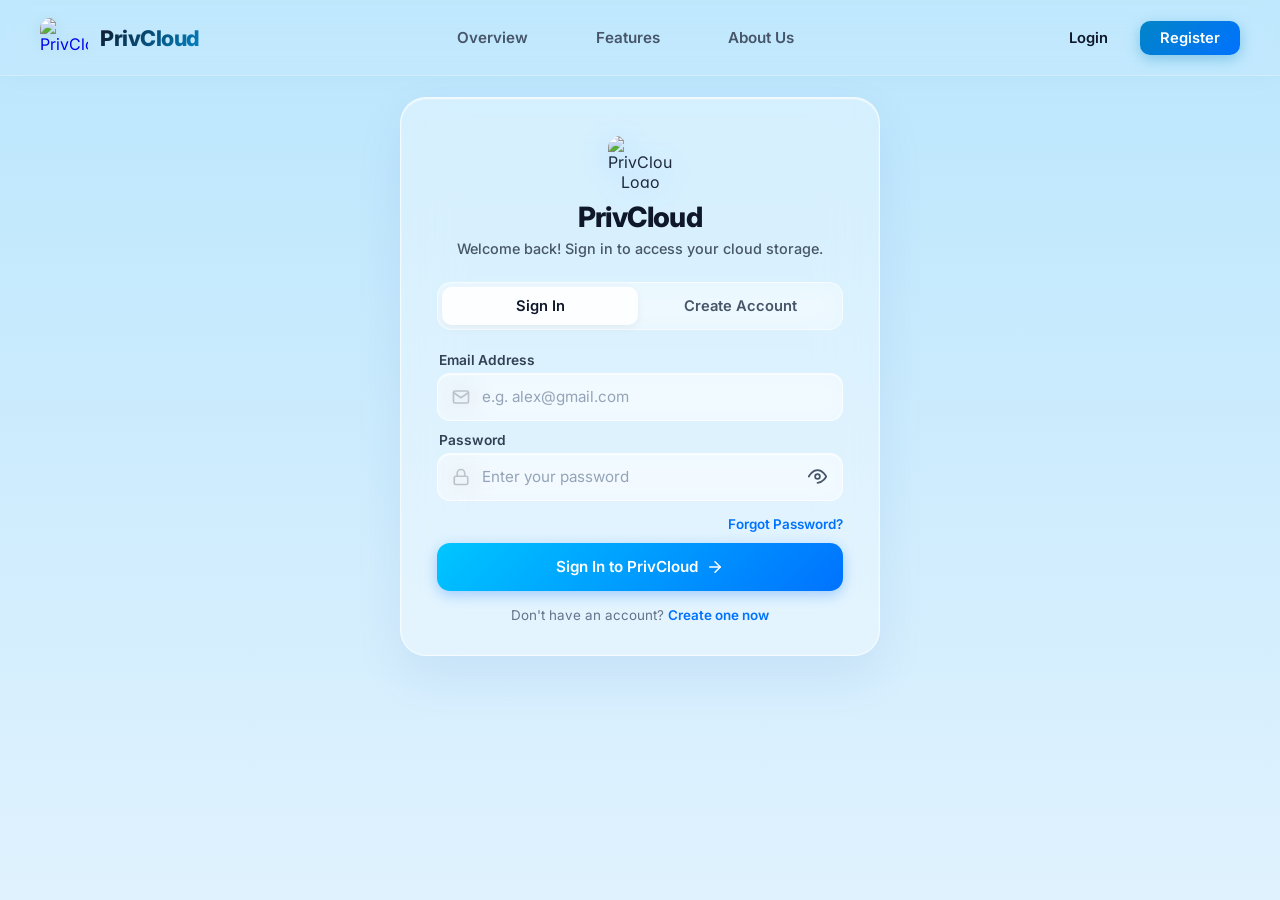
==== commit 6477d648: "implement email OTP verification for signup" ====
--- a/frontend/auth.html
+++ b/frontend/auth.html
@@ -9,10 +9,11 @@
     <link rel="preconnect" href="https://fonts.googleapis.com">
     <link rel="preconnect" href="https://fonts.gstatic.com" crossorigin>
     <link href="https://fonts.googleapis.com/css2?family=Inter:wght@300;400;500;600;700;800&display=swap" rel="stylesheet">
-    <link rel="icon" type="image/png" href="logo.png">
-    <link rel="stylesheet" href="auth.css">
+    <link rel="icon" type="image/png" href="https://qrxjyvezlotjwggtgoqe.supabase.co/storage/v1/object/public/assets/logo.png">
+    <link rel="stylesheet" href="auth.css?v=29">
     <!-- Supabase JS Client -->
     <script src="https://cdn.jsdelivr.net/npm/@supabase/supabase-js@2"></script>
+    <script src="config.js"></script>
     <script src="supabaseClient.js"></script>
 </head>
 
@@ -21,7 +22,7 @@
     <!-- Top Navigation Bar (Identical to Landing Page) -->
     <nav class="navbar">
         <a href="/" class="nav-brand">
-            <img src="logo.png" alt="PrivCloud Logo" class="nav-logo">
+            <img src="https://qrxjyvezlotjwggtgoqe.supabase.co/storage/v1/object/public/assets/logo.png" alt="PrivCloud Logo" class="nav-logo">
             <span class="nav-brand-text">PrivCloud</span>
         </a>
         <ul class="nav-links">
@@ -44,14 +45,14 @@
                 <!-- Branding Header -->
                 <div class="auth-brand-section">
                     <div class="auth-logo-container">
-                        <img src="logo.png" alt="PrivCloud Logo" class="auth-logo-img">
+                        <img src="https://qrxjyvezlotjwggtgoqe.supabase.co/storage/v1/object/public/assets/logo.png" alt="PrivCloud Logo" class="auth-logo-img">
                     </div>
                     <h1 class="auth-brand-title">PrivCloud</h1>
                     <p class="auth-brand-subtitle" id="auth-subtitle">Welcome back! Sign in to access your cloud storage.</p>
                 </div>
 
                 <!-- Segmented Tab Switcher -->
-                <div class="auth-tab-group" role="tablist" aria-label="Authentication Options">
+                <div class="auth-tab-group" id="auth-tab-group" role="tablist" aria-label="Authentication Options">
                     <button type="button" id="tab-login" class="auth-tab active" role="tab" aria-selected="true" onclick="switchAuthMode('login')">
                         Sign In
                     </button>
@@ -60,37 +61,53 @@
                     </button>
                 </div>
 
-                <!-- Unified Form -->
+                <!-- Inline Alert Banner (Visible for both Main and OTP forms) -->
+                <div id="auth-alert" class="auth-alert hidden" role="alert">
+                    <svg class="alert-icon" width="16" height="16" viewBox="0 0 24 24" fill="none" stroke="currentColor" stroke-width="2" stroke-linecap="round" stroke-linejoin="round">
+                        <circle cx="12" cy="12" r="10"></circle>
+                        <line x1="12" y1="8" x2="12" y2="12"></line>
+                        <line x1="12" y1="16" x2="12.01" y2="16"></line>
+                    </svg>
+                    <span id="auth-alert-text">Only major email providers are allowed.</span>
+                </div>
+
+                <!-- Unified Login / Register Form -->
                 <form id="auth-form" class="auth-form" onsubmit="handleAuthSubmit(event)">
-                    
-                    <!-- Inline Alert Banner -->
-                    <div id="auth-alert" class="auth-alert hidden" role="alert">
-                        <svg class="alert-icon" width="16" height="16" viewBox="0 0 24 24" fill="none" stroke="currentColor" stroke-width="2" stroke-linecap="round" stroke-linejoin="round">
-                            <circle cx="12" cy="12" r="10"></circle>
-                            <line x1="12" y1="8" x2="12" y2="12"></line>
-                            <line x1="12" y1="16" x2="12.01" y2="16"></line>
-                        </svg>
-                        <span id="auth-alert-text">Only major email providers are allowed.</span>
-                    </div>
-
-                    <div class="form-group">
-                        <label for="auth-username" id="label-username">Username or Email</label>
+
+                    <!-- Username Field (Create Account mode only) -->
+                    <div class="form-group hidden" id="group-username">
+                        <label for="auth-username">Username</label>
                         <div class="input-wrapper">
                             <span class="input-icon">
-                                <svg width="19" height="19" viewBox="0 0 24 24" fill="none" stroke="currentColor" stroke-width="2.2" stroke-linecap="round" stroke-linejoin="round">
+                                <svg width="18" height="18" viewBox="0 0 24 24" fill="none" stroke="currentColor" stroke-width="2.2" stroke-linecap="round" stroke-linejoin="round">
                                     <path d="M20 21v-2a4 4 0 0 0-4-4H8a4 4 0 0 0-4 4v2"></path>
                                     <circle cx="12" cy="7" r="4"></circle>
                                 </svg>
                             </span>
-                            <input type="text" id="auth-username" name="username" placeholder="e.g. alex@gmail.com" required autocomplete="username" oninput="clearAuthAlert()">
+                            <input type="text" id="auth-username" name="custom_username" placeholder="e.g. alex24" autocomplete="username" oninput="clearAuthAlert()">
                         </div>
                     </div>
 
-                    <div class="form-group">
+                    <!-- Email Field -->
+                    <div class="form-group" id="group-email">
+                        <label for="auth-email" id="label-email">Email Address</label>
+                        <div class="input-wrapper">
+                            <span class="input-icon">
+                                <svg width="18" height="18" viewBox="0 0 24 24" fill="none" stroke="currentColor" stroke-width="2.2" stroke-linecap="round" stroke-linejoin="round">
+                                    <path d="M4 4h16c1.1 0 2 .9 2 2v12c0 1.1-.9 2-2 2H4c-1.1 0-2-.9-2-2V6c0-1.1.9-2 2-2z"></path>
+                                    <polyline points="22,6 12,13 2,6"></polyline>
+                                </svg>
+                            </span>
+                            <input type="text" id="auth-email" name="email" placeholder="e.g. alex@gmail.com" required autocomplete="email" oninput="clearAuthAlert()">
+                        </div>
+                    </div>
+
+                    <!-- Password Field -->
+                    <div class="form-group" id="group-password">
                         <label for="auth-password">Password</label>
                         <div class="input-wrapper">
                             <span class="input-icon">
-                                <svg width="19" height="19" viewBox="0 0 24 24" fill="none" stroke="currentColor" stroke-width="2.2" stroke-linecap="round" stroke-linejoin="round">
+                                <svg width="18" height="18" viewBox="0 0 24 24" fill="none" stroke="currentColor" stroke-width="2.2" stroke-linecap="round" stroke-linejoin="round">
                                     <rect x="3" y="11" width="18" height="11" rx="2" ry="2"></rect>
                                     <path d="M7 11V7a5 5 0 0 1 10 0v4"></path>
                                 </svg>
@@ -98,7 +115,7 @@
                             <input type="password" id="auth-password" name="password" placeholder="Enter your password" required autocomplete="current-password">
                             <button type="button" class="btn-toggle-password" onclick="togglePasswordVisibility('auth-password', this)" aria-label="Toggle password visibility" title="Show password">
                                 <svg class="eye-open" width="19" height="19" viewBox="0 0 24 24" fill="none" stroke="currentColor" stroke-width="2.2" stroke-linecap="round" stroke-linejoin="round">
-                                    <path d="M1 12s4-8 11-8 11 8 11 8-4 8-11 8-11-8-11-8z"></path>
+                                    <path d="M1 12s4-8 11-8 11 8 11 8-4 8-11 8-11-8z"></path>
                                     <circle cx="12" cy="12" r="3"></circle>
                                 </svg>
                                 <svg class="eye-closed hidden" width="19" height="19" viewBox="0 0 24 24" fill="none" stroke="currentColor" stroke-width="2.2" stroke-linecap="round" stroke-linejoin="round">
@@ -112,6 +129,29 @@
                         </div>
                     </div>
 
+                    <!-- Confirm Password Field (Create Account mode only) -->
+                    <div class="form-group hidden" id="group-confirm-password">
+                        <label for="auth-confirm-password">Confirm Password</label>
+                        <div class="input-wrapper">
+                            <span class="input-icon">
+                                <svg width="18" height="18" viewBox="0 0 24 24" fill="none" stroke="currentColor" stroke-width="2.2" stroke-linecap="round" stroke-linejoin="round">
+                                    <path d="M12 22s8-4 8-10V5l-8-3-8 3v7c0 6 8 10 8 10z"></path>
+                                </svg>
+                            </span>
+                            <input type="password" id="auth-confirm-password" name="confirm_password" placeholder="Re-enter your password" autocomplete="new-password">
+                            <button type="button" class="btn-toggle-password" onclick="togglePasswordVisibility('auth-confirm-password', this)" aria-label="Toggle password visibility" title="Show password">
+                                <svg class="eye-open" width="19" height="19" viewBox="0 0 24 24" fill="none" stroke="currentColor" stroke-width="2.2" stroke-linecap="round" stroke-linejoin="round">
+                                    <path d="M1 12s4-8 11-8 11 8 11 8-4 8-11 8-11-8z"></path>
+                                    <circle cx="12" cy="12" r="3"></circle>
+                                </svg>
+                                <svg class="eye-closed hidden" width="19" height="19" viewBox="0 0 24 24" fill="none" stroke="currentColor" stroke-width="2.2" stroke-linecap="round" stroke-linejoin="round">
+                                    <path d="M17.94 17.94A10.07 10.07 0 0 1 12 20c-7 0-11-8-11-8a18.45 18.45 0 0 1 5.06-5.94M9.9 4.24A9.12 9.12 0 0 1 12 4c7 0 11 8 11 8a18.5 18.5 0 0 1-2.16 3.19m-6.72-1.07a3 3 0 1 1-4.24-4.24"></path>
+                                    <line x1="1" y1="1" x2="23" y2="23"></line>
+                                </svg>
+                            </button>
+                        </div>
+                    </div>
+
                     <!-- Dynamic Submit Button -->
                     <button type="submit" id="auth-submit-btn" class="auth-submit-btn">
                         <span id="submit-btn-text">Sign In to PrivCloud</span>
@@ -122,6 +162,41 @@
                     </button>
                 </form>
 
+                <!-- 6-Box OTP Verification UI (Replaces Create Account form) -->
+                <div id="otp-view" class="auth-form hidden">
+                    <div class="otp-info-card">
+                        <span>Enter the 6-digit verification code sent to</span><br>
+                        <span class="otp-email-highlight" id="otp-target-email">your email</span>
+                    </div>
+
+                    <form id="otp-form" onsubmit="handleOtpVerify(event)">
+                        <div class="otp-boxes-container" id="otp-boxes">
+                            <input type="text" class="otp-digit-box" maxlength="1" pattern="[0-9]" inputmode="numeric" required autocomplete="off" data-index="0">
+                            <input type="text" class="otp-digit-box" maxlength="1" pattern="[0-9]" inputmode="numeric" required autocomplete="off" data-index="1">
+                            <input type="text" class="otp-digit-box" maxlength="1" pattern="[0-9]" inputmode="numeric" required autocomplete="off" data-index="2">
+                            <input type="text" class="otp-digit-box" maxlength="1" pattern="[0-9]" inputmode="numeric" required autocomplete="off" data-index="3">
+                            <input type="text" class="otp-digit-box" maxlength="1" pattern="[0-9]" inputmode="numeric" required autocomplete="off" data-index="4">
+                            <input type="text" class="otp-digit-box" maxlength="1" pattern="[0-9]" inputmode="numeric" required autocomplete="off" data-index="5">
+                        </div>
+
+                        <div class="otp-actions-row">
+                            <button type="button" class="form-link-subtle" style="background: none; border: none; cursor: pointer; padding: 0;" onclick="backToRegisterForm()">
+                                ← Change Email
+                            </button>
+                            <button type="button" id="btn-resend-otp" class="btn-resend-otp" onclick="handleResendOtp()">
+                                Resend Code
+                            </button>
+                        </div>
+
+                        <button type="submit" id="otp-verify-btn" class="auth-submit-btn">
+                            <span id="otp-verify-text">Verify & Create Account</span>
+                            <svg width="18" height="18" viewBox="0 0 24 24" fill="none" stroke="currentColor" stroke-width="2" stroke-linecap="round" stroke-linejoin="round">
+                                <polyline points="20 6 9 17 4 12"></polyline>
+                            </svg>
+                        </button>
+                    </form>
+                </div>
+
                 <!-- Footer Mode Switch Link -->
                 <div class="auth-footer-text" id="auth-footer-text">
                     Don't have an account? 
@@ -135,6 +210,8 @@
     <!-- Dynamic Mode Switching & Validation Script -->
     <script>
         let currentMode = 'login';
+        let registeredEmail = '';
+        let resendTimerInterval = null;
 
         // Strict Allowlist: Major standard providers only
         const ALLOWED_EMAIL_DOMAINS = [
@@ -158,8 +235,10 @@
                 alertBox.classList.add('success');
             } else {
                 alertBox.classList.remove('success');
-                usernameInput.classList.add('input-error');
-                usernameInput.focus();
+                if (usernameInput) {
+                    usernameInput.classList.add('input-error');
+                    usernameInput.focus();
+                }
             }
             alertBox.classList.remove('hidden');
         }
@@ -169,7 +248,7 @@
             const usernameInput = document.getElementById('auth-username');
             alertBox.classList.add('hidden');
             alertBox.classList.remove('success');
-            usernameInput.classList.remove('input-error');
+            if (usernameInput) usernameInput.classList.remove('input-error');
         }
 
         function validateEmailProvider(val) {
@@ -194,8 +273,44 @@
             return { valid: true };
         }
 
+        // Strong Password Validator (Min 8 chars, uppercase, lowercase, digit, special char)
+        function validateStrongPassword(pass) {
+            if (!pass || pass.length < 8) {
+                return {
+                    valid: false,
+                    message: 'Password must be at least 8 characters long.'
+                };
+            }
+            if (!/[A-Z]/.test(pass)) {
+                return {
+                    valid: false,
+                    message: 'Password must include at least one uppercase letter (A-Z).'
+                };
+            }
+            if (!/[a-z]/.test(pass)) {
+                return {
+                    valid: false,
+                    message: 'Password must include at least one lowercase letter (a-z).'
+                };
+            }
+            if (!/[0-9]/.test(pass)) {
+                return {
+                    valid: false,
+                    message: 'Password must include at least one number (0-9).'
+                };
+            }
+            if (!/[!@#$%^&*()_+\-=\[\]{};':"\\|,.<>\/?~`]/.test(pass)) {
+                return {
+                    valid: false,
+                    message: 'Password must include at least one special character (!@#$%^&*).'
+                };
+            }
+            return { valid: true };
+        }
+
         function switchAuthMode(mode, updateHistory = true) {
             clearAuthAlert();
+            hideOtpView();
             currentMode = mode;
             const tabLogin = document.getElementById('tab-login');
             const tabRegister = document.getElementById('tab-register');
@@ -204,9 +319,9 @@
             const forgotWrapper = document.getElementById('forgot-wrapper');
             const submitBtnText = document.getElementById('submit-btn-text');
             const footerText = document.getElementById('auth-footer-text');
+            const groupUsername = document.getElementById('group-username');
+            const groupConfirmPassword = document.getElementById('group-confirm-password');
             const passwordInput = document.getElementById('auth-password');
-            const labelUsername = document.getElementById('label-username');
-            const usernameInput = document.getElementById('auth-username');
 
             if (mode === 'register') {
                 tabLogin.classList.remove('active');
@@ -216,11 +331,11 @@
 
                 pageTitle.textContent = "PrivCloud - Create Account";
                 subtitle.textContent = "Create your personal cloud account to get started.";
-                forgotWrapper.style.display = 'none';
+                if (groupUsername) groupUsername.classList.remove('hidden');
+                if (groupConfirmPassword) groupConfirmPassword.classList.remove('hidden');
+                if (forgotWrapper) forgotWrapper.style.display = 'none';
+                if (passwordInput) passwordInput.placeholder = "Create password (min. 8 chars, A-Z, 0-9, symbol)";
                 submitBtnText.textContent = "Create Account";
-                labelUsername.textContent = "Email Address";
-                usernameInput.placeholder = "e.g. alex@gmail.com";
-                passwordInput.placeholder = "Create a password (min 6 characters)";
                 footerText.innerHTML = 'Already have an account? <a href="#login" onclick="switchAuthMode(\'login\'); return false;">Sign in</a>';
                 
                 if (updateHistory && window.location.hash !== '#register') {
@@ -234,16 +349,221 @@
 
                 pageTitle.textContent = "PrivCloud - Sign In";
                 subtitle.textContent = "Welcome back! Sign in to access your cloud storage.";
-                forgotWrapper.style.display = 'flex';
+                if (groupUsername) groupUsername.classList.add('hidden');
+                if (groupConfirmPassword) groupConfirmPassword.classList.add('hidden');
+                if (forgotWrapper) forgotWrapper.style.display = 'flex';
+                if (passwordInput) passwordInput.placeholder = "Enter your password";
                 submitBtnText.textContent = "Sign In to PrivCloud";
-                labelUsername.textContent = "Email Address";
-                usernameInput.placeholder = "e.g. alex@gmail.com";
-                passwordInput.placeholder = "Enter your password";
                 footerText.innerHTML = 'Don\'t have an account? <a href="#register" onclick="switchAuthMode(\'register\'); return false;">Create one now</a>';
                 
                 if (updateHistory && window.location.hash !== '#login' && window.location.hash !== '') {
                     history.replaceState(null, null, '#login');
                 }
+            }
+        }
+
+        // =========================================================
+        // 6-BOX OTP UI CONTROLS & AUTO-NAVIGATION
+        // =========================================================
+
+        function showOtpView(email) {
+            registeredEmail = email;
+            clearAuthAlert();
+
+            const tabGroup = document.getElementById('auth-tab-group');
+            const authForm = document.getElementById('auth-form');
+            const otpView = document.getElementById('otp-view');
+            const targetEmailSpan = document.getElementById('otp-target-email');
+            const footerText = document.getElementById('auth-footer-text');
+            const subtitle = document.getElementById('auth-subtitle');
+            const pageTitle = document.getElementById('page-title');
+
+            if (tabGroup) tabGroup.style.display = 'none';
+            if (authForm) {
+                authForm.classList.add('hidden');
+                authForm.style.display = 'none';
+            }
+            if (otpView) {
+                otpView.classList.remove('hidden');
+                otpView.style.display = 'block';
+            }
+            if (footerText) footerText.style.display = 'none';
+
+            pageTitle.textContent = "PrivCloud - Verify Code";
+            subtitle.textContent = "Enter your 6-digit verification code.";
+            targetEmailSpan.textContent = email;
+
+            // Clear digit boxes & focus first
+            const boxes = document.querySelectorAll('.otp-digit-box');
+            boxes.forEach(box => {
+                box.value = '';
+                box.classList.remove('filled');
+            });
+            if (boxes[0]) boxes[0].focus();
+
+            startResendCountdown(45);
+        }
+
+        function hideOtpView() {
+            if (resendTimerInterval) clearInterval(resendTimerInterval);
+
+            const tabGroup = document.getElementById('auth-tab-group');
+            const authForm = document.getElementById('auth-form');
+            const otpView = document.getElementById('otp-view');
+            const footerText = document.getElementById('auth-footer-text');
+
+            if (tabGroup) tabGroup.style.display = 'flex';
+            if (authForm) {
+                authForm.classList.remove('hidden');
+                authForm.style.display = 'block';
+            }
+            if (otpView) {
+                otpView.classList.add('hidden');
+                otpView.style.display = 'none';
+            }
+            if (footerText) footerText.style.display = 'block';
+        }
+
+        function backToRegisterForm() {
+            hideOtpView();
+            switchAuthMode('register');
+        }
+
+        function setupOtpBoxListeners() {
+            const boxes = document.querySelectorAll('.otp-digit-box');
+
+            boxes.forEach((box, idx) => {
+                box.addEventListener('input', (e) => {
+                    clearAuthAlert();
+                    boxes.forEach(b => b.classList.remove('input-error'));
+                    const val = e.target.value.replace(/[^0-9]/g, '');
+                    e.target.value = val ? val.slice(-1) : '';
+
+                    if (e.target.value) {
+                        e.target.classList.add('filled');
+                        if (idx < boxes.length - 1) {
+                            boxes[idx + 1].focus();
+                        }
+                    } else {
+                        e.target.classList.remove('filled');
+                    }
+                });
+
+                box.addEventListener('keydown', (e) => {
+                    if (e.key === 'Backspace' && !e.target.value && idx > 0) {
+                        boxes[idx - 1].focus();
+                        boxes[idx - 1].value = '';
+                        boxes[idx - 1].classList.remove('filled');
+                    }
+                });
+
+                box.addEventListener('paste', (e) => {
+                    e.preventDefault();
+                    const pasteData = (e.clipboardData || window.clipboardData).getData('text').trim().replace(/[^0-9]/g, '');
+                    if (pasteData.length > 0) {
+                        const digits = pasteData.slice(0, 6).split('');
+                        digits.forEach((digit, i) => {
+                            if (boxes[i]) {
+                                boxes[i].value = digit;
+                                boxes[i].classList.add('filled');
+                            }
+                        });
+                        const nextIndex = Math.min(digits.length, boxes.length - 1);
+                        boxes[nextIndex].focus();
+                    }
+                });
+            });
+        }
+
+        function startResendCountdown(seconds) {
+            const btnResend = document.getElementById('btn-resend-otp');
+            if (!btnResend) return;
+
+            if (resendTimerInterval) clearInterval(resendTimerInterval);
+
+            let remaining = seconds;
+            btnResend.disabled = true;
+            btnResend.textContent = `Resend in ${remaining}s`;
+
+            resendTimerInterval = setInterval(() => {
+                remaining--;
+                if (remaining <= 0) {
+                    clearInterval(resendTimerInterval);
+                    btnResend.disabled = false;
+                    btnResend.textContent = "Resend Code";
+                } else {
+                    btnResend.textContent = `Resend in ${remaining}s`;
+                }
+            }, 1000);
+        }
+
+        async function handleResendOtp() {
+            if (!registeredEmail) return;
+            clearAuthAlert();
+
+            try {
+                const { error } = await PrivCloudAuth.resendOtp(registeredEmail, 'signup');
+                if (error) {
+                    showAuthAlert(error.message);
+                } else {
+                    showAuthAlert("A new 6-digit code has been sent!", true);
+                    startResendCountdown(60);
+                }
+            } catch (err) {
+                showAuthAlert(err.message || "Failed to resend code.");
+            }
+        }
+
+        async function handleOtpVerify(e) {
+            e.preventDefault();
+            clearAuthAlert();
+
+            const boxes = document.querySelectorAll('.otp-digit-box');
+            let otpCode = '';
+            boxes.forEach(box => otpCode += box.value.trim());
+
+            if (otpCode.length !== 6) {
+                showAuthAlert("Please enter all 6 digits of the verification code.");
+                boxes.forEach(box => box.classList.add('input-error'));
+                if (boxes[0]) boxes[0].focus();
+                return;
+            }
+
+            const btn = document.getElementById('otp-verify-btn');
+            const btnText = document.getElementById('otp-verify-text');
+            const originalText = btnText.textContent;
+
+            btnText.textContent = "Verifying Code...";
+            btn.disabled = true;
+
+            try {
+                const { data, error } = await PrivCloudAuth.verifyOtp(registeredEmail, otpCode, 'signup');
+                if (error) {
+                    showAuthAlert(error.message || "Invalid or expired verification code. Please try again.");
+                    boxes.forEach(box => {
+                        box.classList.add('input-error');
+                        box.value = '';
+                        box.classList.remove('filled');
+                    });
+                    if (boxes[0]) boxes[0].focus();
+                    btn.disabled = false;
+                    btnText.textContent = originalText;
+                } else {
+                    showAuthAlert("Code verified! Redirecting...", true);
+                    setTimeout(() => {
+                        window.location.href = '/';
+                    }, 1000);
+                }
+            } catch (err) {
+                showAuthAlert(err.message || "Verification failed. Please try again.");
+                boxes.forEach(box => {
+                    box.classList.add('input-error');
+                    box.value = '';
+                    box.classList.remove('filled');
+                });
+                if (boxes[0]) boxes[0].focus();
+                btn.disabled = false;
+                btnText.textContent = originalText;
             }
         }
 
@@ -257,7 +577,10 @@
             }
         }
 
-        window.addEventListener('DOMContentLoaded', handleHashRouting);
+        window.addEventListener('DOMContentLoaded', () => {
+            handleHashRouting();
+            setupOtpBoxListeners();
+        });
         window.addEventListener('hashchange', handleHashRouting);
         window.addEventListener('popstate', handleHashRouting);
 
@@ -283,12 +606,12 @@
         // Handle Forgot Password
         async function handleForgotPassword() {
             clearAuthAlert();
-            const emailInput = document.getElementById('auth-username');
-            const email = emailInput.value.trim();
+            const emailInput = document.getElementById('auth-email');
+            const email = emailInput ? emailInput.value.trim() : '';
 
             if (!email) {
-                showAuthAlert("Please enter your email above to receive password reset instructions.");
-                emailInput.focus();
+                showAuthAlert("Please enter your email address to receive password reset instructions.");
+                if (emailInput) emailInput.focus();
                 return;
             }
 
@@ -315,57 +638,109 @@
             e.preventDefault();
             clearAuthAlert();
 
-            const email = document.getElementById('auth-username').value.trim();
-            const password = document.getElementById('auth-password').value;
+            const emailInput = document.getElementById('auth-email');
+            const email = emailInput ? emailInput.value.trim() : '';
+            const passwordInput = document.getElementById('auth-password');
+            const password = passwordInput ? passwordInput.value : '';
+
+            // Register mode
+            if (currentMode === 'register') {
+                const usernameInput = document.getElementById('auth-username');
+                const username = usernameInput ? usernameInput.value.trim() : '';
+                const confirmPasswordInput = document.getElementById('auth-confirm-password');
+                const confirmPassword = confirmPasswordInput ? confirmPasswordInput.value : '';
+
+                if (!username || username.length < 3) {
+                    showAuthAlert("Please enter a valid username (at least 3 characters).");
+                    if (usernameInput) usernameInput.focus();
+                    return;
+                }
+
+                const validation = validateEmailProvider(email);
+                if (!validation.valid) {
+                    showAuthAlert(validation.message);
+                    if (emailInput) emailInput.focus();
+                    return;
+                }
+
+                const passValidation = validateStrongPassword(password);
+                if (!passValidation.valid) {
+                    showAuthAlert(passValidation.message);
+                    if (passwordInput) passwordInput.focus();
+                    return;
+                }
+
+                if (password !== confirmPassword) {
+                    showAuthAlert("Passwords do not match. Please re-enter.");
+                    if (confirmPasswordInput) confirmPasswordInput.focus();
+                    return;
+                }
+
+                const btn = document.getElementById('auth-submit-btn');
+                const submitText = document.getElementById('submit-btn-text');
+                const originalText = submitText.textContent;
+
+                submitText.textContent = "Creating Account...";
+                btn.disabled = true;
+
+                try {
+                    const res = await PrivCloudAuth.signUp(email, password, {
+                        username: username,
+                        email: email
+                    });
+                    if (res && res.error) {
+                        showAuthAlert(res.error.message);
+                        btn.disabled = false;
+                        submitText.textContent = originalText;
+                        return;
+                    }
+                } catch (err) {
+                    if (err && err.message) {
+                        showAuthAlert(err.message);
+                        btn.disabled = false;
+                        submitText.textContent = originalText;
+                        return;
+                    }
+                }
+
+                btn.disabled = false;
+                submitText.textContent = originalText;
+                // Replace Create Account form with the 6-Box OTP Verification UI
+                showOtpView(email);
+                return;
+            }
+
+            // Sign In mode
             const validation = validateEmailProvider(email);
-
             if (!validation.valid) {
                 showAuthAlert(validation.message);
+                if (emailInput) emailInput.focus();
                 return;
             }
 
             if (!password || password.length < 6) {
                 showAuthAlert("Password must be at least 6 characters.");
+                if (passwordInput) passwordInput.focus();
                 return;
             }
 
             const btn = document.getElementById('auth-submit-btn');
             const submitText = document.getElementById('submit-btn-text');
             const originalText = submitText.textContent;
-            
-            submitText.textContent = currentMode === 'login' ? 'Signing In...' : 'Creating Account...';
+
+            submitText.textContent = "Signing In...";
             btn.disabled = true;
             btn.style.opacity = '0.8';
 
             try {
-                if (currentMode === 'register') {
-                    const { data, error } = await PrivCloudAuth.signUp(email, password, {
-                        email: email
-                    });
-
-                    if (error) {
-                        showAuthAlert(error.message);
-                    } else {
-                        if (data.session) {
-                            showAuthAlert("Account created and signed in successfully!", true);
-                            setTimeout(() => {
-                                window.location.href = '/';
-                            }, 1200);
-                        } else {
-                            showAuthAlert("Account registered! Please check your email for the confirmation link.", true);
-                        }
-                    }
+                const { data, error } = await PrivCloudAuth.signIn(email, password);
+                if (error) {
+                    showAuthAlert(error.message);
                 } else {
-                    const { data, error } = await PrivCloudAuth.signIn(email, password);
-
-                    if (error) {
-                        showAuthAlert(error.message);
-                    } else {
-                        showAuthAlert("Signed in successfully! Redirecting...", true);
-                        setTimeout(() => {
-                            window.location.href = '/';
-                        }, 1000);
-                    }
+                    showAuthAlert("Signed in successfully! Redirecting...", true);
+                    setTimeout(() => {
+                        window.location.href = '/';
+                    }, 1000);
                 }
             } catch (err) {
                 showAuthAlert(err.message || "An unexpected error occurred.");
--- a/frontend/auth.css
+++ b/frontend/auth.css
@@ -10,6 +10,10 @@
     margin: 0;
     padding: 0;
     box-sizing: border-box;
+}
+
+.hidden {
+    display: none !important;
 }
 
 /* Animations */
@@ -159,18 +163,18 @@
     min-height: 100vh;
     display: flex;
     justify-content: center;
-    align-items: center;
+    align-items: flex-start;
     color: var(--text-main);
     font-family: 'Inter', sans-serif;
-    padding: 100px 16px 40px;
+    padding: calc(76px + 16pt) 16px 40px;
     box-sizing: border-box;
     position: relative;
 }
 
 .auth-page-wrapper {
     width: 100%;
-    max-width: 440px;
-    margin: auto;
+    max-width: 480px;
+    margin: 0 auto;
     display: flex;
     flex-direction: column;
     position: relative;
@@ -181,20 +185,19 @@
     width: 100%;
     display: flex;
     flex-direction: column;
-    gap: 12px;
     animation: fadeInUp 0.45s cubic-bezier(0.16, 1, 0.3, 1) forwards;
 }
 
-/* Ultra-Transparent Glassmorphic Auth Card */
+/* Ultra-Transparent Glassmorphic Auth Card with Perfect Spacing */
 .auth-card {
     width: 100%;
-    background: rgba(255, 255, 255, 0.25);
-    backdrop-filter: blur(24px);
-    -webkit-backdrop-filter: blur(24px);
-    border: 1px solid rgba(255, 255, 255, 0.5);
-    border-radius: 24px;
-    padding: 34px 28px;
-    box-shadow: 0 16px 40px rgba(0, 70, 160, 0.06), inset 0 1px 1px rgba(255, 255, 255, 0.7);
+    background: rgba(255, 255, 255, 0.35);
+    backdrop-filter: blur(28px);
+    -webkit-backdrop-filter: blur(28px);
+    border: 1px solid rgba(255, 255, 255, 0.65);
+    border-radius: 26px;
+    padding: 38px 36px 32px;
+    box-shadow: 0 20px 50px rgba(0, 70, 160, 0.08), inset 0 1px 1.5px rgba(255, 255, 255, 0.85);
     position: relative;
     box-sizing: border-box;
 }
@@ -202,7 +205,7 @@
 /* Brand Header */
 .auth-brand-section {
     text-align: center;
-    margin-bottom: 20px;
+    margin-bottom: 22px;
 }
 
 .auth-logo-container {
@@ -215,10 +218,10 @@
 .auth-logo-img {
     height: 52px;
     width: auto;
-    max-width: 60px;
+    max-width: 64px;
     object-fit: contain;
     border-radius: 12px;
-    filter: drop-shadow(0 4px 12px rgba(0, 114, 255, 0.2));
+    filter: drop-shadow(0 6px 14px rgba(0, 114, 255, 0.22));
     transition: transform 0.3s ease;
 }
 
@@ -227,7 +230,7 @@
 }
 
 .auth-brand-title {
-    font-size: 1.65rem;
+    font-size: 1.75rem;
     font-weight: 800;
     letter-spacing: -0.6px;
     color: #0f172a;
@@ -235,33 +238,33 @@
 }
 
 .auth-brand-subtitle {
-    font-size: 0.86rem;
-    color: #334155;
-    line-height: 1.45;
+    font-size: 0.90rem;
+    color: #475569;
+    line-height: 1.5;
     font-weight: 500;
 }
 
 /* Segmented Tab Switcher */
 .auth-tab-group {
-    background: rgba(255, 255, 255, 0.2);
-    backdrop-filter: blur(14px);
-    -webkit-backdrop-filter: blur(14px);
-    border-radius: 13px;
+    background: rgba(255, 255, 255, 0.3);
+    backdrop-filter: blur(16px);
+    -webkit-backdrop-filter: blur(16px);
+    border-radius: 14px;
     padding: 4px;
     display: flex;
     gap: 4px;
     margin-bottom: 22px;
-    border: 1px solid rgba(255, 255, 255, 0.4);
+    border: 1px solid rgba(255, 255, 255, 0.55);
 }
 
 .auth-tab {
     flex: 1;
     border: none;
     background: transparent;
-    padding: 8px 12px;
-    font-size: 0.88rem;
-    font-weight: 600;
-    color: #334155;
+    padding: 10px 14px;
+    font-size: 0.92rem;
+    font-weight: 600;
+    color: #475569;
     border-radius: 10px;
     cursor: pointer;
     transition: all 0.2s cubic-bezier(0.4, 0, 0.2, 1);
@@ -270,13 +273,13 @@
 
 .auth-tab:hover:not(.active) {
     color: #0f172a;
-    background: rgba(255, 255, 255, 0.25);
+    background: rgba(255, 255, 255, 0.35);
 }
 
 .auth-tab.active {
-    background: rgba(255, 255, 255, 0.6);
+    background: rgba(255, 255, 255, 0.85);
     color: #0f172a;
-    box-shadow: 0 2px 8px rgba(0, 0, 0, 0.05), inset 0 1px 1px rgba(255, 255, 255, 0.8);
+    box-shadow: 0 3px 10px rgba(0, 0, 0, 0.05), inset 0 1px 1px #ffffff;
 }
 
 /* Auth Panels */
@@ -295,7 +298,7 @@
 .auth-form {
     display: flex;
     flex-direction: column;
-    gap: 15px;
+    gap: 0;
 }
 
 /* Alert Notification Banner */
@@ -303,14 +306,15 @@
     display: flex;
     align-items: center;
     gap: 10px;
-    padding: 10px 14px;
-    background: rgba(254, 242, 242, 0.9);
-    border: 1px solid rgba(248, 113, 113, 0.4);
-    border-radius: 10px;
+    padding: 11px 14px;
+    background: rgba(254, 242, 242, 0.95);
+    border: 1px solid rgba(248, 113, 113, 0.45);
+    border-radius: 12px;
     color: #b91c1c;
-    font-size: 0.82rem;
+    font-size: 0.84rem;
     font-weight: 500;
-    line-height: 1.4;
+    line-height: 1.45;
+    margin-bottom: 8pt;
     animation: fadeIn 0.25s ease-out;
 }
 
@@ -320,7 +324,7 @@
 
 .auth-alert.success {
     background: rgba(240, 253, 244, 0.95);
-    border-color: rgba(74, 222, 128, 0.5);
+    border-color: rgba(74, 222, 128, 0.55);
     color: #15803d;
 }
 
@@ -343,12 +347,19 @@
     display: flex;
     flex-direction: column;
     gap: 5px;
+    margin-bottom: 8pt;
+}
+
+.form-group.hidden {
+    display: none !important;
+    margin: 0 !important;
 }
 
 .form-group label {
-    font-size: 0.82rem;
+    font-size: 0.86rem;
     font-weight: 600;
     color: #334155;
+    margin-left: 2px;
 }
 
 .form-label-row {
@@ -360,14 +371,15 @@
 .form-helper-row {
     display: flex;
     justify-content: flex-end;
-    margin-top: 3px;
+    margin-top: 8pt;
+    margin-bottom: 0;
 }
 
 .form-link-subtle {
-    font-size: 0.8rem;
+    font-size: 0.84rem;
     color: #0072ff;
     text-decoration: none;
-    font-weight: 500;
+    font-weight: 600;
     transition: color 0.2s;
 }
 
@@ -376,7 +388,7 @@
     text-decoration: underline;
 }
 
-/* Inset Input Icon Wrapper with Enhanced Visibility */
+/* Inset Input Icon Wrapper */
 .input-wrapper {
     position: relative;
     display: flex;
@@ -385,16 +397,17 @@
 
 .input-icon {
     position: absolute;
-    left: 13px;
-    color: #334155;
-    display: flex;
-    align-items: center;
+    left: 15px;
+    color: #64748b;
+    display: flex;
+    align-items: center;
+    justify-content: center;
     pointer-events: none;
     transition: all 0.2s ease;
 }
 
 .input-icon svg {
-    stroke: #334155;
+    stroke: #64748b;
     transition: stroke 0.2s ease;
 }
 
@@ -408,30 +421,121 @@
 
 .input-wrapper input {
     width: 100%;
-    padding: 11px 42px 11px 42px;
-    border: 1px solid rgba(255, 255, 255, 0.55);
-    border-radius: 12px;
-    background: rgba(255, 255, 255, 0.3);
-    backdrop-filter: blur(12px);
-    -webkit-backdrop-filter: blur(12px);
+    height: 48px;
+    padding: 0 44px;
+    border: 1px solid rgba(255, 255, 255, 0.65);
+    border-radius: 13px;
+    background: rgba(255, 255, 255, 0.4);
+    backdrop-filter: blur(14px);
+    -webkit-backdrop-filter: blur(14px);
     color: #0f172a;
-    font-size: 0.92rem;
+    font-size: 0.95rem;
     font-weight: 500;
     font-family: inherit;
     transition: all 0.2s ease;
-    box-shadow: inset 0 1px 1px rgba(255, 255, 255, 0.6);
+    box-shadow: inset 0 1px 1.5px rgba(255, 255, 255, 0.7);
 }
 
 .input-wrapper input:focus {
-    background: rgba(255, 255, 255, 0.55);
+    background: rgba(255, 255, 255, 0.7);
     border-color: #0072ff;
     outline: none;
-    box-shadow: 0 0 0 3.5px rgba(0, 114, 255, 0.18), inset 0 1px 1px #ffffff;
+    box-shadow: 0 0 0 3.5px rgba(0, 114, 255, 0.2), inset 0 1px 1px #ffffff;
 }
 
 .input-wrapper input::placeholder {
     color: #94a3b8;
     font-weight: 400;
+}
+
+/* 6 Small Square OTP Input Boxes */
+.otp-boxes-container {
+    display: flex;
+    justify-content: center;
+    gap: 8pt;
+    margin: 8pt 0;
+}
+
+.otp-digit-box {
+    width: 48px;
+    height: 56px;
+    border-radius: 14px;
+    border: 1.5px solid rgba(255, 255, 255, 0.7);
+    background: rgba(255, 255, 255, 0.45);
+    backdrop-filter: blur(14px);
+    -webkit-backdrop-filter: blur(14px);
+    text-align: center;
+    font-size: 1.55rem;
+    font-weight: 700;
+    color: #0f172a;
+    font-family: inherit;
+    transition: all 0.2s cubic-bezier(0.16, 1, 0.3, 1);
+    box-shadow: inset 0 1px 2px rgba(255, 255, 255, 0.8), 0 2px 8px rgba(0, 0, 0, 0.04);
+    outline: none;
+    padding: 0;
+}
+
+.otp-digit-box:focus {
+    background: rgba(255, 255, 255, 0.85);
+    border-color: #0072ff;
+    box-shadow: 0 0 0 4px rgba(0, 114, 255, 0.25), inset 0 1px 1px #ffffff;
+    transform: translateY(-2px);
+}
+
+.otp-digit-box.filled {
+    border-color: #0284c7;
+    background: rgba(255, 255, 255, 0.7);
+}
+
+.otp-info-card {
+    background: rgba(255, 255, 255, 0.5);
+    border: 1px solid rgba(255, 255, 255, 0.8);
+    border-radius: 15px;
+    padding: 14px 18px;
+    font-size: 0.88rem;
+    color: #334155;
+    line-height: 1.5;
+    text-align: center;
+    margin-bottom: 8pt;
+}
+
+.otp-email-highlight {
+    color: #0072ff;
+    font-weight: 700;
+    word-break: break-all;
+}
+
+.otp-actions-row {
+    display: flex;
+    justify-content: space-between;
+    align-items: center;
+    font-size: 0.86rem;
+    color: #475569;
+    margin: 8pt 0 10pt;
+}
+
+.btn-resend-otp {
+    background: transparent;
+    border: none;
+    color: #0072ff;
+    font-weight: 600;
+    font-size: 0.86rem;
+    cursor: pointer;
+    padding: 4px 6px;
+    border-radius: 8px;
+    transition: all 0.2s ease;
+    font-family: inherit;
+}
+
+.btn-resend-otp:hover:not(:disabled) {
+    text-decoration: underline;
+    color: #0056cc;
+}
+
+.btn-resend-otp:disabled {
+    color: #94a3b8;
+    cursor: not-allowed;
+    text-decoration: none;
 }
 
 /* Password Visibility Toggle */
@@ -466,17 +570,18 @@
     justify-content: center;
     gap: 8px;
     width: 100%;
-    padding: 11px 18px;
+    height: 48px;
+    padding: 0 18px;
     background: var(--grad-blue);
     color: #ffffff;
     border: none;
-    border-radius: 11px;
-    font-size: 0.92rem;
+    border-radius: 13px;
+    font-size: 0.95rem;
     font-weight: 600;
     cursor: pointer;
     transition: all 0.25s ease;
     box-shadow: 0 4px 14px rgba(0, 114, 255, 0.3);
-    margin-top: 2px;
+    margin-top: 8pt;
     font-family: inherit;
 }
 
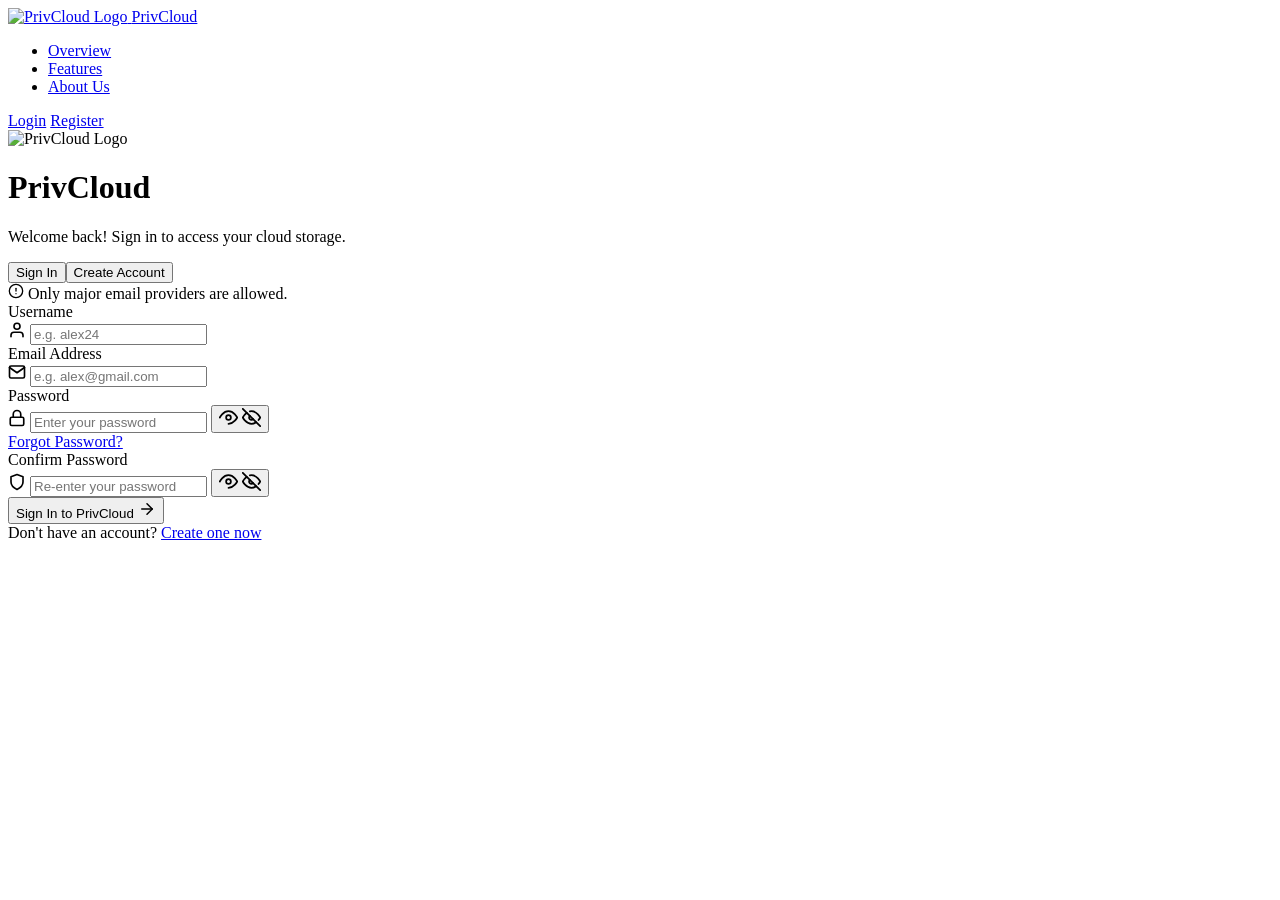
==== commit 4405a607: "UI and Auth updates" ====
--- a/frontend/auth.html
+++ b/frontend/auth.html
@@ -10,11 +10,11 @@
     <link rel="preconnect" href="https://fonts.gstatic.com" crossorigin>
     <link href="https://fonts.googleapis.com/css2?family=Inter:wght@300;400;500;600;700;800&display=swap" rel="stylesheet">
     <link rel="icon" type="image/png" href="https://qrxjyvezlotjwggtgoqe.supabase.co/storage/v1/object/public/assets/logo.png">
-    <link rel="stylesheet" href="auth.css?v=29">
+    <link rel="stylesheet" href="/auth.css?v=30">
     <!-- Supabase JS Client -->
     <script src="https://cdn.jsdelivr.net/npm/@supabase/supabase-js@2"></script>
-    <script src="config.js"></script>
-    <script src="supabaseClient.js"></script>
+    <script src="/config.js"></script>
+    <script src="/supabaseClient.js?v=21"></script>
 </head>
 
 <body class="auth-body">
